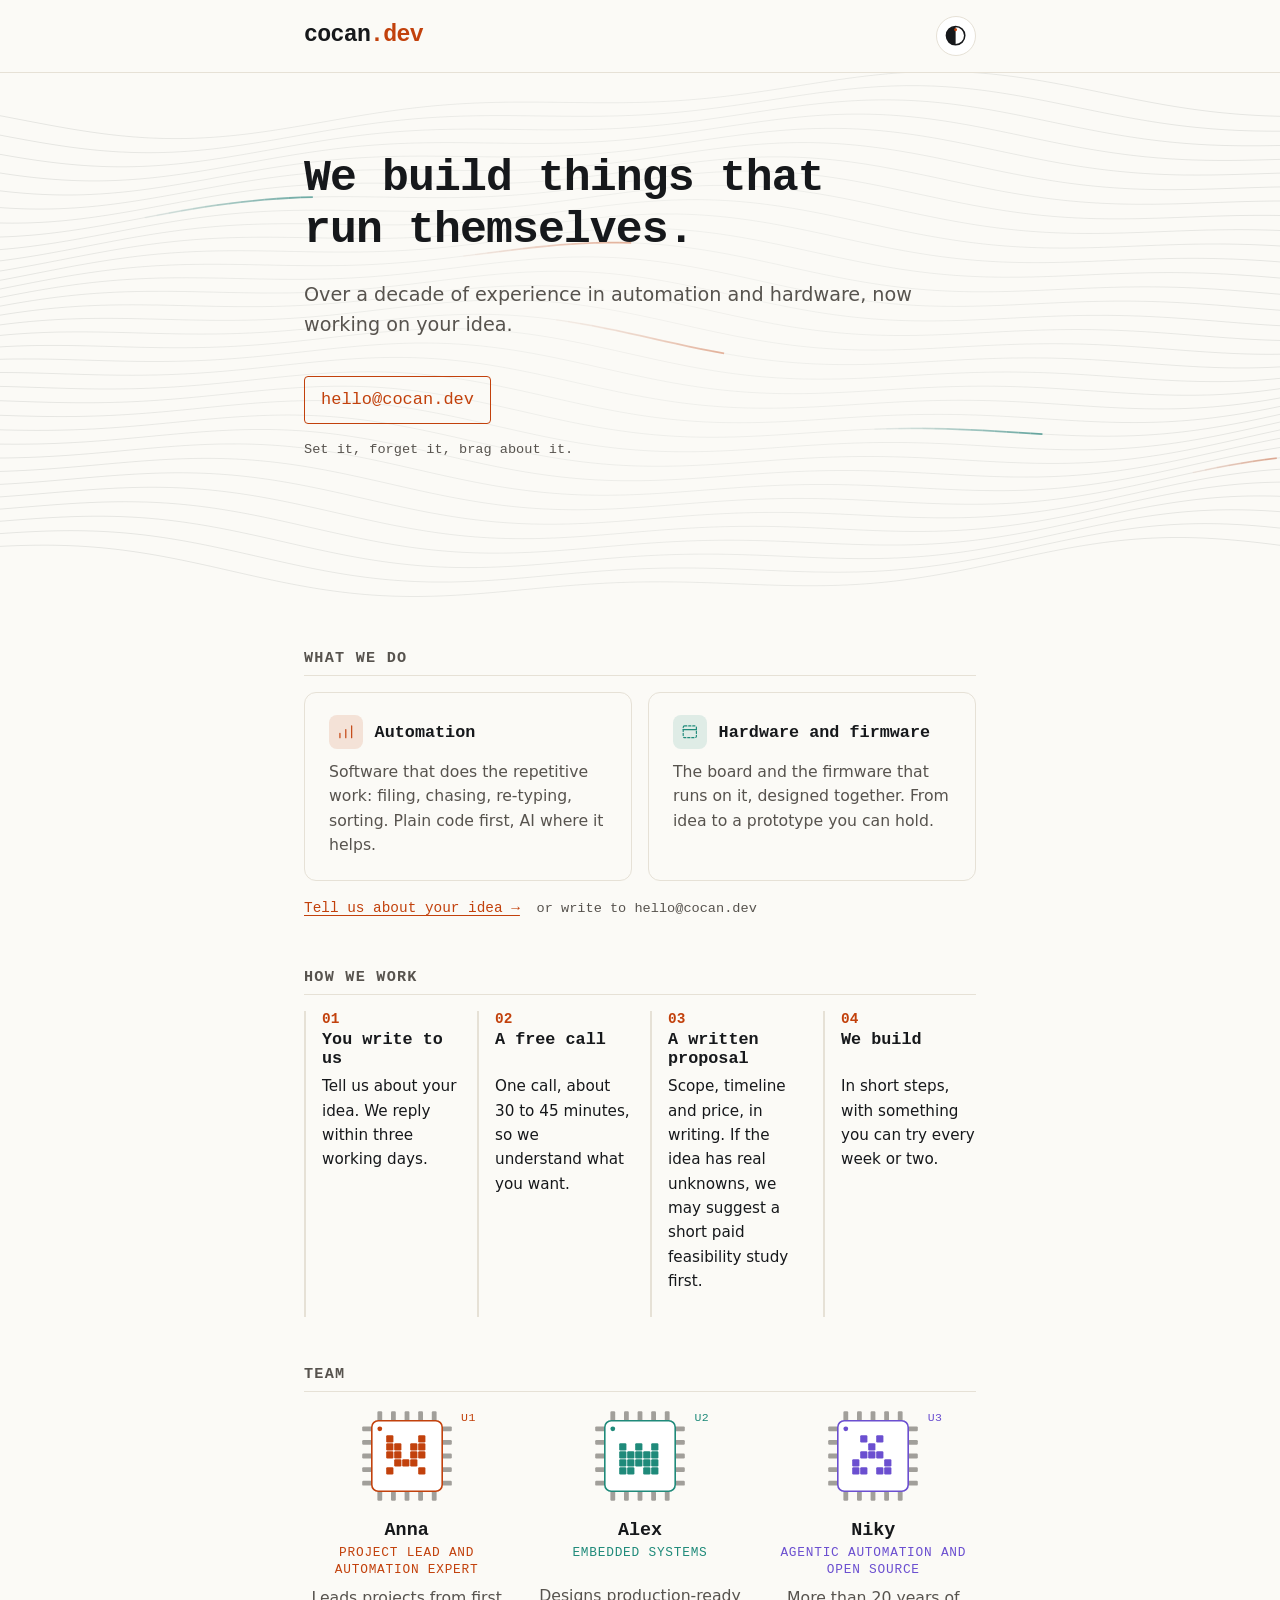
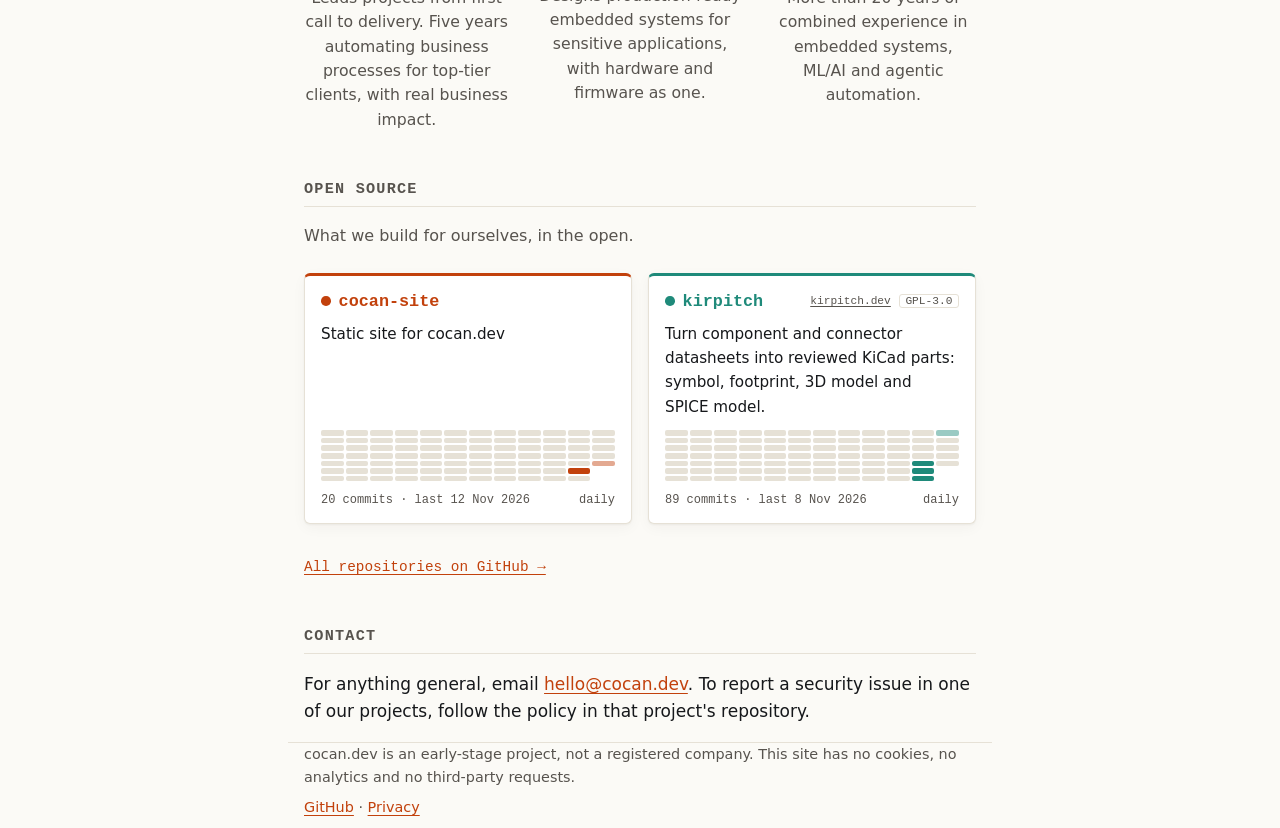
==== index.html @ c234b40a "Simpler hero line and service cards, sleeker design, new team bios and centred chips" ====
<!doctype html>
<html lang="en">
<head>
  <meta charset="utf-8">
  <meta name="viewport" content="width=device-width, initial-scale=1">
  <title>cocan.dev: we build things that run themselves</title>
  <meta name="description" content="A small team that automates the boring parts of your work, in software or in hardware.">
  <meta name="color-scheme" content="light dark">
  <link rel="icon" href="favicon.svg" type="image/svg+xml">
  <link rel="stylesheet" href="style.css">
</head>
<body>
  <header class="top">
    <div class="wrap topbar">
      <a class="logo" href="/">cocan<span>.dev</span></a>
      <button class="theme" type="button" aria-label="Switch between light and dark theme" title="Light / dark">
        <svg viewBox="0 0 24 24" aria-hidden="true"><circle class="rim" cx="12" cy="12" r="9.5"/><path class="half" d="M12 2.5a9.5 9.5 0 0 0 0 19z"/><circle class="pin" cx="12" cy="6" r="1.5"/></svg>
      </button></div>
  </header>
  <script>
    (function () {
      var r = document.documentElement, k = "theme";
      try { var s = localStorage.getItem(k); if (s) r.dataset.theme = s; } catch (e) {}
      document.addEventListener("click", function (e) {
        var b = e.target.closest(".theme"); if (!b) return;
        var dark = r.dataset.theme ? r.dataset.theme === "dark" : matchMedia("(prefers-color-scheme: dark)").matches;
        var next = dark ? "light" : "dark";
        var apply = function () { r.dataset.theme = next; try { localStorage.setItem(k, next); } catch (e2) {} };
        if (!document.startViewTransition || matchMedia("(prefers-reduced-motion: reduce)").matches) { apply(); return; }
        /* the new theme spreads outward from the button as a wave */
        var rc = b.getBoundingClientRect(), x = rc.left + rc.width / 2, y = rc.top + rc.height / 2;
        var end = Math.hypot(Math.max(x, innerWidth - x), Math.max(y, innerHeight - y));
        var tr = document.startViewTransition(apply);
        tr.ready.then(function () {
          r.animate({ clipPath: ["circle(0px at " + x + "px " + y + "px)", "circle(" + end + "px at " + x + "px " + y + "px)"] },
            { duration: 750, easing: "cubic-bezier(.4,0,.2,1)", pseudoElement: "::view-transition-new(root)" });
          var ring = document.createElement("div"); ring.className = "wave"; ring.style.left = x + "px"; ring.style.top = y + "px";
          document.body.appendChild(ring);
          ring.animate({ transform: ["translate(-50%,-50%) scale(0)", "translate(-50%,-50%) scale(" + (2 * end / 100) + ")"], opacity: [0.9, 0] },
            { duration: 750, easing: "cubic-bezier(.4,0,.2,1)" }).onfinish = function () { ring.remove(); };
        });
      });
    })();
  </script>

  <main class="wrap">
    <section class="hero">
      
      <h1>We build things that <span class="nb">run themselves.</span></h1>
      <p class="lead">Over a decade of experience in automation and hardware, now working on your idea.</p>
      <p><a class="button" href="mailto:hello@cocan.dev">hello@cocan.dev</a></p>
      <p class="hint" style="margin:0">Set it, forget it, brag about it.</p>
    </section>

    <section>
      <h2 id="services">What we do</h2>
      <ul class="svcs">
        <li class="svc s0">
          <div class="head">
            <svg viewBox="0 0 24 24" aria-hidden="true"><path d="M4 20V14M12 20V9M20 20V4"/></svg>
            <h3>Automation</h3>
          </div>
          <p>Software that does the repetitive work: filing, chasing, re-typing, sorting. Plain code first, AI where it helps.</p>
        </li>
        <li class="svc s1">
          <div class="head">
            <svg viewBox="0 0 24 24" aria-hidden="true"><rect x="3" y="4" width="18" height="16" rx="2" stroke-dasharray="3 2.5"/><path d="M3 9h18"/></svg>
            <h3>Hardware and firmware</h3>
          </div>
          <p>The board and the firmware that runs on it, designed together. From idea to a prototype you can hold.</p>
        </li>
      </ul>
      <p class="more"><a href="mailto:hello@cocan.dev?subject=New%20project%20idea&amp;body=Hi%20cocan.dev%2C%0A%0AWhat%20do%20you%20want%20to%20build%3F%0A%0A%0ASoftware%2C%20AI%2C%20hardware%2C%20or%20a%20mix%3F%0A%0A%0AWho%20is%20it%20for%3F%0A%0A%0ARough%20timeline%20and%20budget%20%28if%20you%20have%20them%29%3A%0A%0A%0AAnything%20we%20should%20read%20first%20%28links%2C%20sketches%29%3F%0A%0A%0AThanks%2C%0A">Tell us about your idea →</a> <span class="hint">or write to hello@cocan.dev</span></p>
    </section>

    <section>
      <h2>How we work</h2>
      <ol class="steps">
        <li><span class="n">01</span><h3>You write to us</h3><p>Tell us about your idea. We reply within three working days.</p></li>
        <li><span class="n">02</span><h3>A free call</h3><p>One call, about 30 to 45 minutes, so we understand what you want.</p></li>
        <li><span class="n">03</span><h3>A written proposal</h3><p>Scope, timeline and price, in writing. If the idea has real unknowns, we may suggest a short paid feasibility study first.</p></li>
        <li><span class="n">04</span><h3>We build</h3><p>In short steps, with something you can try every week or two.</p></li>
      </ol>
    </section>

    <!-- TODO: add each person's email here once the Tuta family mailboxes exist. -->
    <section>
      <h2 id="team">Team</h2>
      <ul class="team">
        <li class="chip c1">
          <svg viewBox="0 0 120 120" role="img" aria-label="Generated chip-style avatar for Anna">
            <g class="pins"><rect x="23.0" y="4" width="6" height="12" rx="1.5"/><rect x="23.0" y="104" width="6" height="12" rx="1.5"/><rect x="4" y="23.0" width="12" height="6" rx="1.5"/><rect x="104" y="23.0" width="12" height="6" rx="1.5"/><rect x="40.0" y="4" width="6" height="12" rx="1.5"/><rect x="40.0" y="104" width="6" height="12" rx="1.5"/><rect x="4" y="40.0" width="12" height="6" rx="1.5"/><rect x="104" y="40.0" width="12" height="6" rx="1.5"/><rect x="57.0" y="4" width="6" height="12" rx="1.5"/><rect x="57.0" y="104" width="6" height="12" rx="1.5"/><rect x="4" y="57.0" width="12" height="6" rx="1.5"/><rect x="104" y="57.0" width="12" height="6" rx="1.5"/><rect x="74.0" y="4" width="6" height="12" rx="1.5"/><rect x="74.0" y="104" width="6" height="12" rx="1.5"/><rect x="4" y="74.0" width="12" height="6" rx="1.5"/><rect x="104" y="74.0" width="12" height="6" rx="1.5"/><rect x="91.0" y="4" width="6" height="12" rx="1.5"/><rect x="91.0" y="104" width="6" height="12" rx="1.5"/><rect x="4" y="91.0" width="12" height="6" rx="1.5"/><rect x="104" y="91.0" width="12" height="6" rx="1.5"/></g>
            <rect class="body" x="16" y="16" width="88" height="88" rx="8"/>
            <circle class="pin1" cx="26" cy="26" r="3"/>
            <g class="die"><rect x="34" y="34" width="9" height="9" rx="1.5"/><rect x="74" y="34" width="9" height="9" rx="1.5"/><rect x="34" y="44" width="9" height="9" rx="1.5"/><rect x="44" y="44" width="9" height="9" rx="1.5"/><rect x="64" y="44" width="9" height="9" rx="1.5"/><rect x="74" y="44" width="9" height="9" rx="1.5"/><rect x="34" y="54" width="9" height="9" rx="1.5"/><rect x="44" y="54" width="9" height="9" rx="1.5"/><rect x="64" y="54" width="9" height="9" rx="1.5"/><rect x="74" y="54" width="9" height="9" rx="1.5"/><rect x="44" y="64" width="9" height="9" rx="1.5"/><rect x="54" y="64" width="9" height="9" rx="1.5"/><rect x="64" y="64" width="9" height="9" rx="1.5"/><rect x="34" y="74" width="9" height="9" rx="1.5"/><rect x="74" y="74" width="9" height="9" rx="1.5"/></g></svg>
          <h3>Anna</h3>
          <p class="role">Project lead and automation expert</p>
          <p class="bio">Leads projects from first call to delivery. Five years automating business processes for top-tier clients, with real business impact.</p>
        </li>
        <li class="chip c2">
          <svg viewBox="0 0 120 120" role="img" aria-label="Generated chip-style avatar for Alex">
            <g class="pins"><rect x="23.0" y="4" width="6" height="12" rx="1.5"/><rect x="23.0" y="104" width="6" height="12" rx="1.5"/><rect x="4" y="23.0" width="12" height="6" rx="1.5"/><rect x="104" y="23.0" width="12" height="6" rx="1.5"/><rect x="40.0" y="4" width="6" height="12" rx="1.5"/><rect x="40.0" y="104" width="6" height="12" rx="1.5"/><rect x="4" y="40.0" width="12" height="6" rx="1.5"/><rect x="104" y="40.0" width="12" height="6" rx="1.5"/><rect x="57.0" y="4" width="6" height="12" rx="1.5"/><rect x="57.0" y="104" width="6" height="12" rx="1.5"/><rect x="4" y="57.0" width="12" height="6" rx="1.5"/><rect x="104" y="57.0" width="12" height="6" rx="1.5"/><rect x="74.0" y="4" width="6" height="12" rx="1.5"/><rect x="74.0" y="104" width="6" height="12" rx="1.5"/><rect x="4" y="74.0" width="12" height="6" rx="1.5"/><rect x="104" y="74.0" width="12" height="6" rx="1.5"/><rect x="91.0" y="4" width="6" height="12" rx="1.5"/><rect x="91.0" y="104" width="6" height="12" rx="1.5"/><rect x="4" y="91.0" width="12" height="6" rx="1.5"/><rect x="104" y="91.0" width="12" height="6" rx="1.5"/></g>
            <rect class="body" x="16" y="16" width="88" height="88" rx="8"/>
            <circle class="pin1" cx="26" cy="26" r="3"/>
            <g class="die"><rect x="34" y="44" width="9" height="9" rx="1.5"/><rect x="54" y="44" width="9" height="9" rx="1.5"/><rect x="74" y="44" width="9" height="9" rx="1.5"/><rect x="34" y="54" width="9" height="9" rx="1.5"/><rect x="44" y="54" width="9" height="9" rx="1.5"/><rect x="54" y="54" width="9" height="9" rx="1.5"/><rect x="64" y="54" width="9" height="9" rx="1.5"/><rect x="74" y="54" width="9" height="9" rx="1.5"/><rect x="34" y="64" width="9" height="9" rx="1.5"/><rect x="44" y="64" width="9" height="9" rx="1.5"/><rect x="54" y="64" width="9" height="9" rx="1.5"/><rect x="64" y="64" width="9" height="9" rx="1.5"/><rect x="74" y="64" width="9" height="9" rx="1.5"/><rect x="34" y="74" width="9" height="9" rx="1.5"/><rect x="44" y="74" width="9" height="9" rx="1.5"/><rect x="64" y="74" width="9" height="9" rx="1.5"/><rect x="74" y="74" width="9" height="9" rx="1.5"/></g></svg>
          <h3>Alex</h3>
          <p class="role">Embedded systems</p>
          <p class="bio">Designs production-ready embedded systems for sensitive applications, with hardware and firmware as one.</p>
        </li>
        <li class="chip c3">
          <svg viewBox="0 0 120 120" role="img" aria-label="Generated chip-style avatar for Niky">
            <g class="pins"><rect x="23.0" y="4" width="6" height="12" rx="1.5"/><rect x="23.0" y="104" width="6" height="12" rx="1.5"/><rect x="4" y="23.0" width="12" height="6" rx="1.5"/><rect x="104" y="23.0" width="12" height="6" rx="1.5"/><rect x="40.0" y="4" width="6" height="12" rx="1.5"/><rect x="40.0" y="104" width="6" height="12" rx="1.5"/><rect x="4" y="40.0" width="12" height="6" rx="1.5"/><rect x="104" y="40.0" width="12" height="6" rx="1.5"/><rect x="57.0" y="4" width="6" height="12" rx="1.5"/><rect x="57.0" y="104" width="6" height="12" rx="1.5"/><rect x="4" y="57.0" width="12" height="6" rx="1.5"/><rect x="104" y="57.0" width="12" height="6" rx="1.5"/><rect x="74.0" y="4" width="6" height="12" rx="1.5"/><rect x="74.0" y="104" width="6" height="12" rx="1.5"/><rect x="4" y="74.0" width="12" height="6" rx="1.5"/><rect x="104" y="74.0" width="12" height="6" rx="1.5"/><rect x="91.0" y="4" width="6" height="12" rx="1.5"/><rect x="91.0" y="104" width="6" height="12" rx="1.5"/><rect x="4" y="91.0" width="12" height="6" rx="1.5"/><rect x="104" y="91.0" width="12" height="6" rx="1.5"/></g>
            <rect class="body" x="16" y="16" width="88" height="88" rx="8"/>
            <circle class="pin1" cx="26" cy="26" r="3"/>
            <g class="die"><rect x="44" y="34" width="9" height="9" rx="1.5"/><rect x="64" y="34" width="9" height="9" rx="1.5"/><rect x="54" y="44" width="9" height="9" rx="1.5"/><rect x="44" y="54" width="9" height="9" rx="1.5"/><rect x="54" y="54" width="9" height="9" rx="1.5"/><rect x="64" y="54" width="9" height="9" rx="1.5"/><rect x="34" y="64" width="9" height="9" rx="1.5"/><rect x="74" y="64" width="9" height="9" rx="1.5"/><rect x="34" y="74" width="9" height="9" rx="1.5"/><rect x="44" y="74" width="9" height="9" rx="1.5"/><rect x="64" y="74" width="9" height="9" rx="1.5"/><rect x="74" y="74" width="9" height="9" rx="1.5"/></g></svg>
          <h3>Niky</h3>
          <p class="role">Agentic automation and open source</p>
          <p class="bio">More than 20 years of combined experience in embedded systems, ML/AI and agentic automation.</p>
        </li>
      </ul>
    </section>

    <section>
      <h2 id="open-source">Open source</h2>
      <p class="lead" style="font-size:1rem">What we build for ourselves, in the open.</p>
      <!-- activity:start -->
      <ul class="projects">
        <li class="proj p0 live">
          <div class="head"><span class="led" aria-hidden="true"></span><h3><a href="https://github.com/cocan-dev/cocan-site">cocan-site</a></h3></div>
          <p class="desc">Static site for cocan.dev</p>
          <div class="graph" role="img" aria-label="20 commits, daily activity, last 12 weeks"><div class="matrix"><i class="cell" style="--i:0" title="23 Aug 2026: 0 commits"></i><i class="cell" style="--i:0" title="24 Aug 2026: 0 commits"></i><i class="cell" style="--i:0" title="25 Aug 2026: 0 commits"></i><i class="cell" style="--i:0" title="26 Aug 2026: 0 commits"></i><i class="cell" style="--i:0" title="27 Aug 2026: 0 commits"></i><i class="cell" style="--i:0" title="28 Aug 2026: 0 commits"></i><i class="cell" style="--i:0" title="29 Aug 2026: 0 commits"></i><i class="cell" style="--i:1" title="30 Aug 2026: 0 commits"></i><i class="cell" style="--i:1" title="31 Aug 2026: 0 commits"></i><i class="cell" style="--i:1" title="1 Sep 2026: 0 commits"></i><i class="cell" style="--i:1" title="2 Sep 2026: 0 commits"></i><i class="cell" style="--i:1" title="3 Sep 2026: 0 commits"></i><i class="cell" style="--i:1" title="4 Sep 2026: 0 commits"></i><i class="cell" style="--i:1" title="5 Sep 2026: 0 commits"></i><i class="cell" style="--i:2" title="6 Sep 2026: 0 commits"></i><i class="cell" style="--i:2" title="7 Sep 2026: 0 commits"></i><i class="cell" style="--i:2" title="8 Sep 2026: 0 commits"></i><i class="cell" style="--i:2" title="9 Sep 2026: 0 commits"></i><i class="cell" style="--i:2" title="10 Sep 2026: 0 commits"></i><i class="cell" style="--i:2" title="11 Sep 2026: 0 commits"></i><i class="cell" style="--i:2" title="12 Sep 2026: 0 commits"></i><i class="cell" style="--i:3" title="13 Sep 2026: 0 commits"></i><i class="cell" style="--i:3" title="14 Sep 2026: 0 commits"></i><i class="cell" style="--i:3" title="15 Sep 2026: 0 commits"></i><i class="cell" style="--i:3" title="16 Sep 2026: 0 commits"></i><i class="cell" style="--i:3" title="17 Sep 2026: 0 commits"></i><i class="cell" style="--i:3" title="18 Sep 2026: 0 commits"></i><i class="cell" style="--i:3" title="19 Sep 2026: 0 commits"></i><i class="cell" style="--i:4" title="20 Sep 2026: 0 commits"></i><i class="cell" style="--i:4" title="21 Sep 2026: 0 commits"></i><i class="cell" style="--i:4" title="22 Sep 2026: 0 commits"></i><i class="cell" style="--i:4" title="23 Sep 2026: 0 commits"></i><i class="cell" style="--i:4" title="24 Sep 2026: 0 commits"></i><i class="cell" style="--i:4" title="25 Sep 2026: 0 commits"></i><i class="cell" style="--i:4" title="26 Sep 2026: 0 commits"></i><i class="cell" style="--i:5" title="27 Sep 2026: 0 commits"></i><i class="cell" style="--i:5" title="28 Sep 2026: 0 commits"></i><i class="cell" style="--i:5" title="29 Sep 2026: 0 commits"></i><i class="cell" style="--i:5" title="30 Sep 2026: 0 commits"></i><i class="cell" style="--i:5" title="1 Oct 2026: 0 commits"></i><i class="cell" style="--i:5" title="2 Oct 2026: 0 commits"></i><i class="cell" style="--i:5" title="3 Oct 2026: 0 commits"></i><i class="cell" style="--i:6" title="4 Oct 2026: 0 commits"></i><i class="cell" style="--i:6" title="5 Oct 2026: 0 commits"></i><i class="cell" style="--i:6" title="6 Oct 2026: 0 commits"></i><i class="cell" style="--i:6" title="7 Oct 2026: 0 commits"></i><i class="cell" style="--i:6" title="8 Oct 2026: 0 commits"></i><i class="cell" style="--i:6" title="9 Oct 2026: 0 commits"></i><i class="cell" style="--i:6" title="10 Oct 2026: 0 commits"></i><i class="cell" style="--i:7" title="11 Oct 2026: 0 commits"></i><i class="cell" style="--i:7" title="12 Oct 2026: 0 commits"></i><i class="cell" style="--i:7" title="13 Oct 2026: 0 commits"></i><i class="cell" style="--i:7" title="14 Oct 2026: 0 commits"></i><i class="cell" style="--i:7" title="15 Oct 2026: 0 commits"></i><i class="cell" style="--i:7" title="16 Oct 2026: 0 commits"></i><i class="cell" style="--i:7" title="17 Oct 2026: 0 commits"></i><i class="cell" style="--i:8" title="18 Oct 2026: 0 commits"></i><i class="cell" style="--i:8" title="19 Oct 2026: 0 commits"></i><i class="cell" style="--i:8" title="20 Oct 2026: 0 commits"></i><i class="cell" style="--i:8" title="21 Oct 2026: 0 commits"></i><i class="cell" style="--i:8" title="22 Oct 2026: 0 commits"></i><i class="cell" style="--i:8" title="23 Oct 2026: 0 commits"></i><i class="cell" style="--i:8" title="24 Oct 2026: 0 commits"></i><i class="cell" style="--i:9" title="25 Oct 2026: 0 commits"></i><i class="cell" style="--i:9" title="26 Oct 2026: 0 commits"></i><i class="cell" style="--i:9" title="27 Oct 2026: 0 commits"></i><i class="cell" style="--i:9" title="28 Oct 2026: 0 commits"></i><i class="cell" style="--i:9" title="29 Oct 2026: 0 commits"></i><i class="cell" style="--i:9" title="30 Oct 2026: 0 commits"></i><i class="cell" style="--i:9" title="31 Oct 2026: 0 commits"></i><i class="cell" style="--i:10" title="1 Nov 2026: 0 commits"></i><i class="cell" style="--i:10" title="2 Nov 2026: 0 commits"></i><i class="cell" style="--i:10" title="3 Nov 2026: 0 commits"></i><i class="cell" style="--i:10" title="4 Nov 2026: 0 commits"></i><i class="cell" style="--i:10" title="5 Nov 2026: 0 commits"></i><i class="cell on l4" style="--i:10" title="6 Nov 2026: 19 commits"></i><i class="cell" style="--i:10" title="7 Nov 2026: 0 commits"></i><i class="cell" style="--i:11" title="8 Nov 2026: 0 commits"></i><i class="cell" style="--i:11" title="9 Nov 2026: 0 commits"></i><i class="cell" style="--i:11" title="10 Nov 2026: 0 commits"></i><i class="cell" style="--i:11" title="11 Nov 2026: 0 commits"></i><i class="cell on l1" style="--i:11" title="12 Nov 2026: 1 commit"></i><i class="cell future"></i><i class="cell future"></i></div></div>
          <p class="meta"><span>20 commits · last 12 Nov 2026</span><span>daily</span></p>
        </li>
        <li class="proj p1 live">
          <div class="head"><span class="led" aria-hidden="true"></span><h3><a href="https://github.com/cocan-dev/kirpitch">kirpitch</a></h3><a class="site" href="https://kirpitch.dev">kirpitch.dev</a><span class="badge">GPL-3.0</span></div>
          <p class="desc">Turn component and connector datasheets into reviewed KiCad parts: symbol, footprint, 3D model and SPICE model.</p>
          <div class="graph" role="img" aria-label="89 commits, daily activity, last 12 weeks"><div class="matrix"><i class="cell" style="--i:0" title="23 Aug 2026: 0 commits"></i><i class="cell" style="--i:0" title="24 Aug 2026: 0 commits"></i><i class="cell" style="--i:0" title="25 Aug 2026: 0 commits"></i><i class="cell" style="--i:0" title="26 Aug 2026: 0 commits"></i><i class="cell" style="--i:0" title="27 Aug 2026: 0 commits"></i><i class="cell" style="--i:0" title="28 Aug 2026: 0 commits"></i><i class="cell" style="--i:0" title="29 Aug 2026: 0 commits"></i><i class="cell" style="--i:1" title="30 Aug 2026: 0 commits"></i><i class="cell" style="--i:1" title="31 Aug 2026: 0 commits"></i><i class="cell" style="--i:1" title="1 Sep 2026: 0 commits"></i><i class="cell" style="--i:1" title="2 Sep 2026: 0 commits"></i><i class="cell" style="--i:1" title="3 Sep 2026: 0 commits"></i><i class="cell" style="--i:1" title="4 Sep 2026: 0 commits"></i><i class="cell" style="--i:1" title="5 Sep 2026: 0 commits"></i><i class="cell" style="--i:2" title="6 Sep 2026: 0 commits"></i><i class="cell" style="--i:2" title="7 Sep 2026: 0 commits"></i><i class="cell" style="--i:2" title="8 Sep 2026: 0 commits"></i><i class="cell" style="--i:2" title="9 Sep 2026: 0 commits"></i><i class="cell" style="--i:2" title="10 Sep 2026: 0 commits"></i><i class="cell" style="--i:2" title="11 Sep 2026: 0 commits"></i><i class="cell" style="--i:2" title="12 Sep 2026: 0 commits"></i><i class="cell" style="--i:3" title="13 Sep 2026: 0 commits"></i><i class="cell" style="--i:3" title="14 Sep 2026: 0 commits"></i><i class="cell" style="--i:3" title="15 Sep 2026: 0 commits"></i><i class="cell" style="--i:3" title="16 Sep 2026: 0 commits"></i><i class="cell" style="--i:3" title="17 Sep 2026: 0 commits"></i><i class="cell" style="--i:3" title="18 Sep 2026: 0 commits"></i><i class="cell" style="--i:3" title="19 Sep 2026: 0 commits"></i><i class="cell" style="--i:4" title="20 Sep 2026: 0 commits"></i><i class="cell" style="--i:4" title="21 Sep 2026: 0 commits"></i><i class="cell" style="--i:4" title="22 Sep 2026: 0 commits"></i><i class="cell" style="--i:4" title="23 Sep 2026: 0 commits"></i><i class="cell" style="--i:4" title="24 Sep 2026: 0 commits"></i><i class="cell" style="--i:4" title="25 Sep 2026: 0 commits"></i><i class="cell" style="--i:4" title="26 Sep 2026: 0 commits"></i><i class="cell" style="--i:5" title="27 Sep 2026: 0 commits"></i><i class="cell" style="--i:5" title="28 Sep 2026: 0 commits"></i><i class="cell" style="--i:5" title="29 Sep 2026: 0 commits"></i><i class="cell" style="--i:5" title="30 Sep 2026: 0 commits"></i><i class="cell" style="--i:5" title="1 Oct 2026: 0 commits"></i><i class="cell" style="--i:5" title="2 Oct 2026: 0 commits"></i><i class="cell" style="--i:5" title="3 Oct 2026: 0 commits"></i><i class="cell" style="--i:6" title="4 Oct 2026: 0 commits"></i><i class="cell" style="--i:6" title="5 Oct 2026: 0 commits"></i><i class="cell" style="--i:6" title="6 Oct 2026: 0 commits"></i><i class="cell" style="--i:6" title="7 Oct 2026: 0 commits"></i><i class="cell" style="--i:6" title="8 Oct 2026: 0 commits"></i><i class="cell" style="--i:6" title="9 Oct 2026: 0 commits"></i><i class="cell" style="--i:6" title="10 Oct 2026: 0 commits"></i><i class="cell" style="--i:7" title="11 Oct 2026: 0 commits"></i><i class="cell" style="--i:7" title="12 Oct 2026: 0 commits"></i><i class="cell" style="--i:7" title="13 Oct 2026: 0 commits"></i><i class="cell" style="--i:7" title="14 Oct 2026: 0 commits"></i><i class="cell" style="--i:7" title="15 Oct 2026: 0 commits"></i><i class="cell" style="--i:7" title="16 Oct 2026: 0 commits"></i><i class="cell" style="--i:7" title="17 Oct 2026: 0 commits"></i><i class="cell" style="--i:8" title="18 Oct 2026: 0 commits"></i><i class="cell" style="--i:8" title="19 Oct 2026: 0 commits"></i><i class="cell" style="--i:8" title="20 Oct 2026: 0 commits"></i><i class="cell" style="--i:8" title="21 Oct 2026: 0 commits"></i><i class="cell" style="--i:8" title="22 Oct 2026: 0 commits"></i><i class="cell" style="--i:8" title="23 Oct 2026: 0 commits"></i><i class="cell" style="--i:8" title="24 Oct 2026: 0 commits"></i><i class="cell" style="--i:9" title="25 Oct 2026: 0 commits"></i><i class="cell" style="--i:9" title="26 Oct 2026: 0 commits"></i><i class="cell" style="--i:9" title="27 Oct 2026: 0 commits"></i><i class="cell" style="--i:9" title="28 Oct 2026: 0 commits"></i><i class="cell" style="--i:9" title="29 Oct 2026: 0 commits"></i><i class="cell" style="--i:9" title="30 Oct 2026: 0 commits"></i><i class="cell" style="--i:9" title="31 Oct 2026: 0 commits"></i><i class="cell" style="--i:10" title="1 Nov 2026: 0 commits"></i><i class="cell" style="--i:10" title="2 Nov 2026: 0 commits"></i><i class="cell" style="--i:10" title="3 Nov 2026: 0 commits"></i><i class="cell" style="--i:10" title="4 Nov 2026: 0 commits"></i><i class="cell on l4" style="--i:10" title="5 Nov 2026: 9 commits"></i><i class="cell on l4" style="--i:10" title="6 Nov 2026: 61 commits"></i><i class="cell on l4" style="--i:10" title="7 Nov 2026: 18 commits"></i><i class="cell on l1" style="--i:11" title="8 Nov 2026: 1 commit"></i><i class="cell" style="--i:11" title="9 Nov 2026: 0 commits"></i><i class="cell" style="--i:11" title="10 Nov 2026: 0 commits"></i><i class="cell" style="--i:11" title="11 Nov 2026: 0 commits"></i><i class="cell" style="--i:11" title="12 Nov 2026: 0 commits"></i><i class="cell future"></i><i class="cell future"></i></div></div>
          <p class="meta"><span>89 commits · last 8 Nov 2026</span><span>daily</span></p>
        </li>
      </ul>
      <p class="more"><a href="https://github.com/orgs/cocan-dev/repositories">All repositories on GitHub →</a></p>
      <!-- activity:end -->
    </section>

    <section>
      <h2>Contact</h2>
      <p>For anything general, email <a href="mailto:hello@cocan.dev">hello@cocan.dev</a>. To report a security issue in one of our projects, follow the policy in that project's repository.</p>
    </section>
  </main>

  <footer class="wrap">
    <p>cocan.dev is an early-stage project, not a registered company. This site has no cookies, no analytics and no third-party requests.</p>
    <p><a href="https://github.com/cocan-dev">GitHub</a> &middot; <a href="/privacy.html">Privacy</a></p>
  </footer>
<script>
/* hourly activity bars: show the tooltip in the visitor's own time zone (the UTC text stays as the fallback) */
(function () {
  document.querySelectorAll('.bar[data-h]').forEach(function (b) {
    var d = new Date(b.getAttribute('data-h')), n = +b.getAttribute('data-n');
    if (isNaN(d)) return;
    b.title = d.toLocaleString(undefined, { day: 'numeric', month: 'short', year: 'numeric', hour: '2-digit', minute: '2-digit' }) + ': ' + n + ' commit' + (n === 1 ? '' : 's');
  });
})();
</script>
<script>
/* hero background: slow signal lines with data pulses; the pointer acts as a gravity well (canvas, decorative) */
(function () {
  var hero = document.querySelector('.hero');
  var cv = document.createElement('canvas'); cv.className = 'bgc'; cv.setAttribute('aria-hidden', 'true');
  hero.insertBefore(cv, hero.firstChild);
  var ctx = cv.getContext('2d'), root = document.documentElement;
  var reduce = matchMedia('(prefers-reduced-motion: reduce)').matches;
  var W = 0, H = 0, dpr = 1, cols, visible = true, t0 = performance.now();
  function hex(s) { s = s.trim(); if (s.length === 4) s = '#' + s[1] + s[1] + s[2] + s[2] + s[3] + s[3]; return [parseInt(s.slice(1, 3), 16), parseInt(s.slice(3, 5), 16), parseInt(s.slice(5, 7), 16)]; }
  function readColors() {
    var cs = getComputedStyle(root), bg = hex(cs.getPropertyValue('--bg')), dark = (bg[0] + bg[1] + bg[2]) < 300;
    cols = { fg: hex(cs.getPropertyValue('--fg')), ac: hex(cs.getPropertyValue('--accent')), alt: dark ? [79, 209, 184] : [15, 118, 110] };
  }
  function rgba(c, a) { return 'rgba(' + c[0] + ',' + c[1] + ',' + c[2] + ',' + a + ')'; }
  var N = 34;
  /* gravity: every point is pulled toward the pointer along the line between them; the pull fades with distance,
     so lines curve concentrically around the pointer like light bending around a mass */
  var mx = -9999, my = -9999, tx = -9999, ty = -9999, pw = 0, want = 0, A = 0.62, R2 = 230 * 230, px = 0, py = 0;
  function pt(j, x, t) {
    var y = H * (0.06 + 0.88 * j / (N - 1)) + 24 * Math.sin(x * 0.0045 + t * 0.18 + j * 0.14) + 10 * Math.sin(x * 0.012 - t * 0.12 + j * 0.31);
    if (pw > 0.002) {
      var dx = mx - x, dy = my - y, f = A * pw * Math.exp(-(dx * dx + dy * dy) / R2);
      x += dx * f; y += dy * f;
    }
    px = x; py = y;
  }
  if (!reduce) {
    document.addEventListener('pointermove', function (e) {
      var r = cv.getBoundingClientRect(); tx = e.clientX - r.left; ty = e.clientY - r.top;
      want = (ty > -60 && ty < r.height + 60) ? 1 : 0;
      if (pw < 0.01) { mx = tx; my = ty; }
    }, { passive: true });
    document.documentElement.addEventListener('pointerleave', function () { want = 0; });
  }
  function ease() { mx += (tx - mx) * 0.16; my += (ty - my) * 0.16; pw += (want - pw) * 0.07; }
  function draw(t) {
    ctx.setTransform(dpr, 0, 0, dpr, 0, 0); ctx.clearRect(0, 0, W, H);
    var j, x;
    if (pw > 0.01) {
      var g = ctx.createRadialGradient(mx, my, 0, mx, my, 150);
      g.addColorStop(0, rgba(cols.ac, 0.09 * pw)); g.addColorStop(1, rgba(cols.ac, 0));
      ctx.fillStyle = g; ctx.fillRect(mx - 150, my - 150, 300, 300);
    }
    ctx.lineWidth = 1; ctx.strokeStyle = rgba(cols.fg, 0.085);
    for (j = 0; j < N; j++) {
      ctx.beginPath();
      for (x = 0; x <= W + 6; x += 6) { pt(j, x, t); if (x === 0) ctx.moveTo(px, py); else ctx.lineTo(px, py); }
      ctx.stroke();
    }
    if (reduce) return;
    for (var p = 0; p < 7; p++) {
      j = (p * 5 + 2) % N;
      var head = (((t * (0.05 + (p % 3) * 0.015) + p * 0.19) % 1.4) - 0.2) * W, col = p % 3 === 1 ? cols.alt : cols.ac;
      for (var s = 0; s < 14; s++) {
        var x0 = head - s * 12, x1 = x0 - 12; if (x1 < 0 || x0 > W) continue;
        ctx.strokeStyle = rgba(col, 0.75 * (1 - s / 14)); ctx.lineWidth = 1.8;
        ctx.beginPath(); pt(j, x0, t); ctx.moveTo(px, py); pt(j, x1, t); ctx.lineTo(px, py); ctx.stroke();
      }
    }
  }
  function frame(now) { ease(); if (visible) draw((now - t0) / 1000); if (!reduce) requestAnimationFrame(frame); }
  function resize() { dpr = Math.min(devicePixelRatio || 1, 2); W = cv.clientWidth; H = cv.clientHeight; cv.width = Math.round(W * dpr); cv.height = Math.round(H * dpr); readColors(); draw((performance.now() - t0) / 1000); }
  new ResizeObserver(resize).observe(cv);
  new MutationObserver(function () { readColors(); if (reduce) draw(0); }).observe(root, { attributes: true, attributeFilter: ['data-theme'] });
  matchMedia('(prefers-color-scheme: dark)').addEventListener('change', function () { readColors(); if (reduce) draw(0); });
  new IntersectionObserver(function (e) { visible = e[0].isIntersecting; }).observe(hero);
  resize(); requestAnimationFrame(frame);
})();
</script>
</body>
</html>
---- style.css ----
:root {
  --bg: #fbfaf6;
  --fg: #16181b;
  --muted: #57534e;
  --line: #e6e1d6;
  --accent: #c2410c;
  --card: #ffffff;
  --mono: ui-monospace, "Cascadia Code", "SF Mono", Menlo, Consolas, monospace;
  --sans: system-ui, -apple-system, "Segoe UI", Roboto, sans-serif;
}
@media (prefers-color-scheme: dark) {
  :root {
    --bg: #14161a;
    --fg: #e8e8e3;
    --muted: #9aa0a6;
    --line: #2c3036;
    --accent: #f08a5d;
    --card: #1b1e23;
  }
}
* { box-sizing: border-box; }
body {
  margin: 0;
  background: var(--bg);
  color: var(--fg);
  font: 1.0625rem/1.6 var(--sans);
}
.wrap { max-width: 44rem; margin: 0 auto; padding: 0 1rem; }
header { padding-top: 2rem; }
.logo { font: 700 2rem/1 var(--mono); letter-spacing: -0.03em; color: var(--fg); text-decoration: none; }
.logo span { color: var(--accent); }
a { color: var(--accent); text-underline-offset: 0.2em; }
a:focus-visible { outline: 2px solid var(--accent); outline-offset: 2px; }
.hero { padding: 4rem 0 2rem; position: relative; isolation: isolate; }
h1 { font: 700 clamp(1.9rem, 5vw, 2.8rem)/1.15 var(--mono); margin: 0 0 1rem; letter-spacing: -0.02em; }
h2 { font: 600 0.95rem var(--mono); text-transform: uppercase; letter-spacing: 0.08em; color: var(--muted); margin: 3rem 0 1rem; border-bottom: 1px solid var(--line); padding-bottom: 0.5rem; }
h3 { font: 600 1.05rem var(--mono); margin: 0 0 0.4rem; }
.lead { color: var(--muted); font-size: 1.2rem; margin: 0 0 1.5rem; }
.button { display: inline-block; font-family: var(--mono); padding: 0.6rem 1rem; border: 1px solid var(--accent); border-radius: 4px; text-decoration: none; }
.button:hover { background: var(--accent); color: var(--bg); }
.cards { list-style: none; margin: 0; padding: 0; display: grid; gap: 1rem; grid-template-columns: repeat(auto-fit, minmax(13rem, 1fr)); }
.cards li, .project { background: var(--card); border: 1px solid var(--line); border-radius: 6px; padding: 1rem; }
.cards p, .project p { margin: 0 0 0.5rem; }
.project h3 a { text-decoration: none; }
footer { margin-top: 4rem; padding-bottom: 2rem; color: var(--muted); font-size: 0.9rem; border-top: 1px solid var(--line); padding-top: 1rem; }
footer p { margin: 0 0 0.4rem; }

/* Team: each person is a generated "chip" (a nod to KiCad parts) */
.team { list-style: none; margin: 0; padding: 0; display: grid; gap: 1.5rem; grid-template-columns: repeat(auto-fit, minmax(9rem, 1fr)); }
.chip { text-align: center; --c: var(--accent); }
.chip.c2 { --c: #1f8a7a; }
.chip.c3 { --c: #6b4fd0; }
@media (prefers-color-scheme: dark) {
  .chip.c2 { --c: #4fd1b8; }
  .chip.c3 { --c: #a38bff; }
}
.chip svg { width: 8rem; max-width: 100%; height: auto; overflow: visible; }
.chip .pins rect { fill: var(--muted); opacity: 0.55; transition: transform 0.25s, opacity 0.25s, fill 0.25s; }
.chip .body { fill: var(--card); stroke: var(--c); stroke-width: 2; }
.chip .pin1 { fill: var(--c); }
.chip .die rect { fill: var(--c); transition: opacity 0.4s; }
.chip:hover .pins rect, .chip:focus-within .pins rect { fill: var(--c); opacity: 1; }
.chip:hover .die rect:nth-child(odd) { opacity: 0.35; }
.chip h3 { margin: 0.5rem 0 0; }
.chip h3::before { content: "U"; color: var(--muted); margin-right: 0.3em; }
@media (prefers-reduced-motion: reduce) { .chip * { transition: none !important; } }

/* Open source: project cards, generated by scripts/update_activity.py */
.projects { list-style: none; margin: 0; padding: 0; display: grid; gap: 1rem; grid-template-columns: repeat(auto-fit, minmax(16rem, 1fr)); row-gap: 0; column-gap: 1rem; --p0: var(--accent); --p1: #1f8a7a; --p2: #6b4fd0; }
@media (prefers-color-scheme: dark) { .projects { --p1: #4fd1b8; --p2: #a38bff; } }
.proj { --c: var(--p0); background: var(--card); border: 1px solid var(--line); border-top: 3px solid var(--c); border-radius: 6px; padding: 1rem; margin-bottom: 1rem; display: grid; grid-row: span 4; grid-template-rows: subgrid; row-gap: 0; transition: transform 0.2s, box-shadow 0.2s; }
.proj.p1 { --c: var(--p1); } .proj.p2 { --c: var(--p2); }
.proj:hover, .proj:focus-within { transform: translateY(-3px); box-shadow: 0 6px 18px color-mix(in srgb, var(--c) 25%, transparent); }
.proj > * { margin: 0 0 0.7rem; }
.proj > :last-child { margin-bottom: 0; }
.proj .head { display: flex; align-items: center; gap: 0.5rem; }
.proj h3 { margin: 0; flex: 1; } .proj h3 a { color: var(--c); text-decoration: none; } .proj h3 a:hover { text-decoration: underline; }
.led { width: 0.6rem; height: 0.6rem; border-radius: 50%; background: var(--line); }
.proj.live .led { background: var(--c); animation: pulse 2s ease-in-out infinite; }
@keyframes pulse { 0%, 100% { box-shadow: 0 0 0 0 color-mix(in srgb, var(--c) 60%, transparent); } 50% { box-shadow: 0 0 0 6px transparent; } }
.proj .site { font: 0.7rem var(--mono); color: var(--muted); }
.proj .site:hover { color: var(--c); }
.badge { font: 0.7rem var(--mono); color: var(--muted); border: 1px solid var(--line); border-radius: 3px; padding: 0 0.35rem; }
.proj .desc { font-size: 0.95rem; }
.graph { height: 3.2rem; }
.bars { display: flex; align-items: flex-end; gap: 2px; height: 100%; }
.bar { flex: 1; height: 12%; border-radius: 2px; background: var(--line); transform-origin: bottom; animation: grow 0.6s backwards; animation-delay: calc(var(--i) * 45ms); }
.bar.on { height: var(--h); background: var(--c); }
.bar:hover { filter: brightness(1.3); }
@keyframes grow { from { transform: scaleY(0); } }
.matrix { display: grid; grid-auto-flow: column; grid-template-rows: repeat(7, 1fr); grid-auto-columns: 1fr; gap: 2px; height: 100%; }
.cell { border-radius: 2px; background: var(--line); animation: grow 0.6s backwards; animation-delay: calc(var(--i) * 45ms); }
.cell.on { background: var(--c); } .cell.l1 { opacity: 0.45; } .cell.l2 { opacity: 0.65; } .cell.l3 { opacity: 0.85; } .cell.future { background: transparent; }
.cell:hover { filter: brightness(1.3); }
.proj .meta { display: flex; justify-content: space-between; gap: 0.5rem; font: 0.75rem var(--mono); color: var(--muted); }
.more { margin: 1rem 0 0; font-family: var(--mono); font-size: 0.9rem; }
@media (prefers-reduced-motion: reduce) { .bar, .cell, .led, .proj { animation: none !important; transition: none !important; } }

/* Hero: reactive grid (grid.js moves --mx/--my with the pointer) */
.gridfx { position: absolute; inset: 0 -1rem; z-index: -1; --mx: 30%; --my: 40%; pointer-events: none;
  background-image: linear-gradient(color-mix(in srgb, var(--fg) 14%, transparent) 1px, transparent 1px), linear-gradient(90deg, color-mix(in srgb, var(--fg) 14%, transparent) 1px, transparent 1px);
  background-size: 32px 32px;
  -webkit-mask-image: linear-gradient(to bottom, #000 40%, transparent); mask-image: linear-gradient(to bottom, #000 40%, transparent); }
.gridfx::after { content: ""; position: absolute; inset: 0; opacity: 0; transition: opacity 0.3s;
  background-image: linear-gradient(var(--accent) 1px, transparent 1px), linear-gradient(90deg, var(--accent) 1px, transparent 1px);
  background-size: 32px 32px;
  -webkit-mask-image: radial-gradient(circle 150px at var(--mx) var(--my), #000, transparent);
  mask-image: radial-gradient(circle 150px at var(--mx) var(--my), #000, transparent); }
.gridfx.active::after { opacity: 0.55; }

/* What we do: animated technical icons */
.svcs { list-style: none; margin: 0; padding: 0; display: grid; gap: 1rem; grid-template-columns: repeat(auto-fit, minmax(13rem, 1fr)); --p0: var(--accent); --p1: #1f8a7a; --p2: #6b4fd0; }
@media (prefers-color-scheme: dark) { .svcs { --p1: #4fd1b8; --p2: #a38bff; } }
.svc { --c: var(--p0); background: var(--card); border: 1px solid var(--line); border-top: 3px solid var(--c); border-radius: 6px; padding: 1rem; transition: transform 0.2s, box-shadow 0.2s; }
.svc { margin-bottom: 1rem; display: grid; grid-row: span 2; grid-template-rows: subgrid; row-gap: 0; }
.svcs { row-gap: 0; column-gap: 1rem; }
.svc.s1 { --c: var(--p1); } .svc.s2 { --c: var(--p2); }
.svc:hover { transform: translateY(-3px); box-shadow: 0 6px 18px color-mix(in srgb, var(--c) 25%, transparent); }
.svc .head { display: flex; align-items: flex-start; gap: 0.6rem; margin-bottom: 0.5rem; }
.svc svg { width: 1.4rem; height: 1.4rem; flex: none; margin-top: 0.05rem; fill: none; stroke: var(--c); stroke-width: 1.6; stroke-linecap: round; stroke-linejoin: round; }
.svc h3 { margin: 0; color: var(--fg); }
.svc p { margin: 0; font-size: 0.95rem; }

/* Hero grid, canvas mode (grid.js draws the bending grid) */
.gridfx.canvas { background: none; color: var(--fg); }
.gridfx.canvas::after { display: none; }
.gridfx canvas { position: absolute; inset: 0; width: 100%; height: 100%; }

/* Contact link and How we work */
.hint { color: var(--muted); font: 0.85rem var(--mono); margin-left: 0.5rem; }
.steps { list-style: none; margin: 0; padding: 0; display: grid; gap: 0 1.25rem; grid-template-columns: repeat(4, 1fr); }
@media (max-width: 40rem) { .steps { grid-template-columns: repeat(2, 1fr); } }
@media (max-width: 22rem) { .steps { grid-template-columns: 1fr; } }
.steps li { display: grid; grid-row: span 3; grid-template-rows: subgrid; row-gap: 0; border-left: 2px solid var(--line); padding: 0 0 1.5rem 1rem; transition: border-color 0.2s; }
.steps li:hover { border-left-color: var(--accent); }
.steps .n { font: 700 0.9rem var(--mono); color: var(--accent); margin-bottom: 0.2rem; }
.steps h3 { margin: 0 0 0.4rem; }
.steps p { margin: 0; font-size: 0.95rem; }

/* ---- additions for the mockup ---- */
:root[data-theme="light"] { --bg:#fbfaf6; --fg:#16181b; --muted:#57534e; --line:#e6e1d6; --accent:#c2410c; --card:#ffffff; color-scheme: light; }
:root[data-theme="dark"]  { --bg:#14161a; --fg:#e8e8e3; --muted:#9aa0a6; --line:#2c3036; --accent:#f08a5d; --card:#1b1e23; color-scheme: dark; }
:root[data-theme="light"] .chip.c2 { --c:#1f8a7a; } :root[data-theme="light"] .chip.c3 { --c:#6b4fd0; }
:root[data-theme="dark"] .chip.c2 { --c:#4fd1b8; }  :root[data-theme="dark"] .chip.c3 { --c:#a38bff; }
:root[data-theme="light"] .svcs, :root[data-theme="light"] .projects { --p1:#1f8a7a; --p2:#6b4fd0; }
:root[data-theme="dark"] .svcs, :root[data-theme="dark"] .projects { --p1:#4fd1b8; --p2:#a38bff; }

header.top { position: sticky; top: 0; z-index: 10; padding: 0; background: var(--bg); border-bottom: 1px solid var(--line); }
.topbar { display: flex; align-items: center; gap: 2rem; height: 4.5rem; justify-content: space-between; }
.top .logo { font-size: 1.45rem; }
h2[id] { scroll-margin-top: 6rem; }
.theme { flex: none; width: 2.5rem; height: 2.5rem; padding: 0; border: 1px solid var(--line); border-radius: 50%; background: var(--card); color: var(--fg); cursor: pointer; display: grid; place-items: center; transition: border-color 0.2s; }
.theme:hover { border-color: var(--accent); }
.theme:focus-visible { outline: 2px solid var(--accent); outline-offset: 2px; }
.theme svg { width: 1.45rem; height: 1.45rem; transition: transform 0.6s cubic-bezier(0.5, -0.5, 0.3, 1.5); }
.theme .rim { fill: none; stroke: currentColor; stroke-width: 1.6; }
.theme .half { fill: currentColor; }
.theme .pin { fill: var(--accent); }
:root[data-theme="dark"] .theme svg { transform: rotate(180deg); }
@media (prefers-color-scheme: dark) { :root:not([data-theme]) .theme svg { transform: rotate(180deg); } }
/* theme change: the new theme spreads from the button as a wave */
::view-transition-old(root), ::view-transition-new(root) { animation: none; mix-blend-mode: normal; }
.wave { position: fixed; width: 100px; height: 100px; border: 2px solid var(--accent); border-radius: 50%; pointer-events: none; z-index: 9999; }
@media (prefers-reduced-motion: reduce) { .theme svg { transition: none; } }.svc, .proj { box-shadow: 0 1px 2px rgba(40, 30, 10, 0.05), 0 4px 14px rgba(40, 30, 10, 0.04); }
.hero { padding: 5rem 0 2.5rem; }
h1 { margin-bottom: 1.5rem; }
.hero .lead { margin-bottom: 2.25rem; line-height: 1.55; max-width: 38rem; }
.hero p:has(.button) { margin: 0 0 1.1rem; }
body { overflow-x: clip; }

/* hero background canvas (candidate styles, behind the text) */
.hero { min-height: 33rem; }
.bgc { position: absolute; top: 0; bottom: 0; left: 50%; width: 100vw; height: 100%; transform: translateX(-50%); z-index: -1; pointer-events: none;
  -webkit-mask-image: radial-gradient(ellipse 50% 72% at 50% 45%, rgba(0,0,0,0.4), #000 100%); mask-image: radial-gradient(ellipse 50% 72% at 50% 45%, rgba(0,0,0,0.4), #000 100%); }
.team { grid-template-columns: repeat(auto-fit, minmax(12.5rem, 1fr)); align-items: start; gap: 2rem 1.5rem; }
.chip { text-align: left; }
.chip svg { width: 6rem; }
.chip .role { margin: 0 0 0.5rem; font: 0.8rem var(--mono); color: var(--c); text-transform: uppercase; letter-spacing: 0.06em; }
.chip .bio { margin: 0; font-size: 0.95rem; }

.nb { white-space: nowrap; }
.prose { padding-top: 3rem; } .prose h1 { margin-bottom: 1rem; } .prose h2 { margin-top: 2.2rem; } .prose li { margin: 0 0 0.5rem; } .prose code { font-family: var(--mono); font-size: 0.9em; }
/* sleeker services and team (12 Nov 2026) */
.svcs { gap: 1rem; grid-template-columns: repeat(auto-fit, minmax(15rem, 1fr)); }
.svc { display: block; grid-row: auto; grid-template-rows: none; margin: 0; padding: 1.4rem 1.5rem; background: transparent; border: 1px solid var(--line); border-top: 1px solid var(--line); border-radius: 12px; box-shadow: none; transition: border-color 0.2s, background 0.2s; }
.svc:hover { transform: none; box-shadow: none; border-color: color-mix(in srgb, var(--c) 55%, var(--line)); background: color-mix(in srgb, var(--c) 5%, transparent); }
.svc .head { align-items: center; gap: 0.75rem; margin-bottom: 0.7rem; }
.svc svg { width: 2.1rem; height: 2.1rem; padding: 0.5rem; margin: 0; border-radius: 8px; background: color-mix(in srgb, var(--c) 13%, transparent); }
.svc h3 { font-size: 1.05rem; }
.svc p { color: var(--muted); font-size: 0.98rem; line-height: 1.55; }
.team { grid-template-columns: repeat(auto-fit, minmax(11.5rem, 1fr)); align-items: stretch; gap: 2.2rem 1.75rem; counter-reset: u; }
.chip { display: flex; flex-direction: column; counter-increment: u; }
.chip svg { width: 5.5rem; margin-bottom: 0.9rem; }
.chip h3 { margin: 0 0 0.15rem; font-size: 1.15rem; }
.chip h3::before { content: "U" counter(u); font-size: 0.7em; margin-right: 0.5em; vertical-align: 0.1em; }
.chip .role { margin: 0 0 0.6rem; white-space: nowrap; }
.chip .bio { color: var(--muted); font-size: 0.98rem; line-height: 1.55; }
/* team: centred chips, designator on the chip */
.chip { position: relative; align-items: center; text-align: center; }
.chip svg { width: 6rem; margin-bottom: 1rem; }
.chip h3::before { content: none; }
.chip::before { content: "U" counter(u); position: absolute; top: 0.2rem; left: calc(50% + 3.4rem); font: 0.72rem var(--mono); color: var(--c); letter-spacing: 0.04em; }
.chip .bio { max-width: 17rem; }
/* team: identical rows for role and bio */
.chip .role { min-height: 2.5em; display: flex; align-items: flex-start; justify-content: center; text-align: center; white-space: normal; max-width: 15rem; line-height: 1.35; margin-bottom: 0.5rem; }
.chip .bio { width: 100%; max-width: 17rem; }
.chip .bio { min-height: calc(5 * 1.55em); }
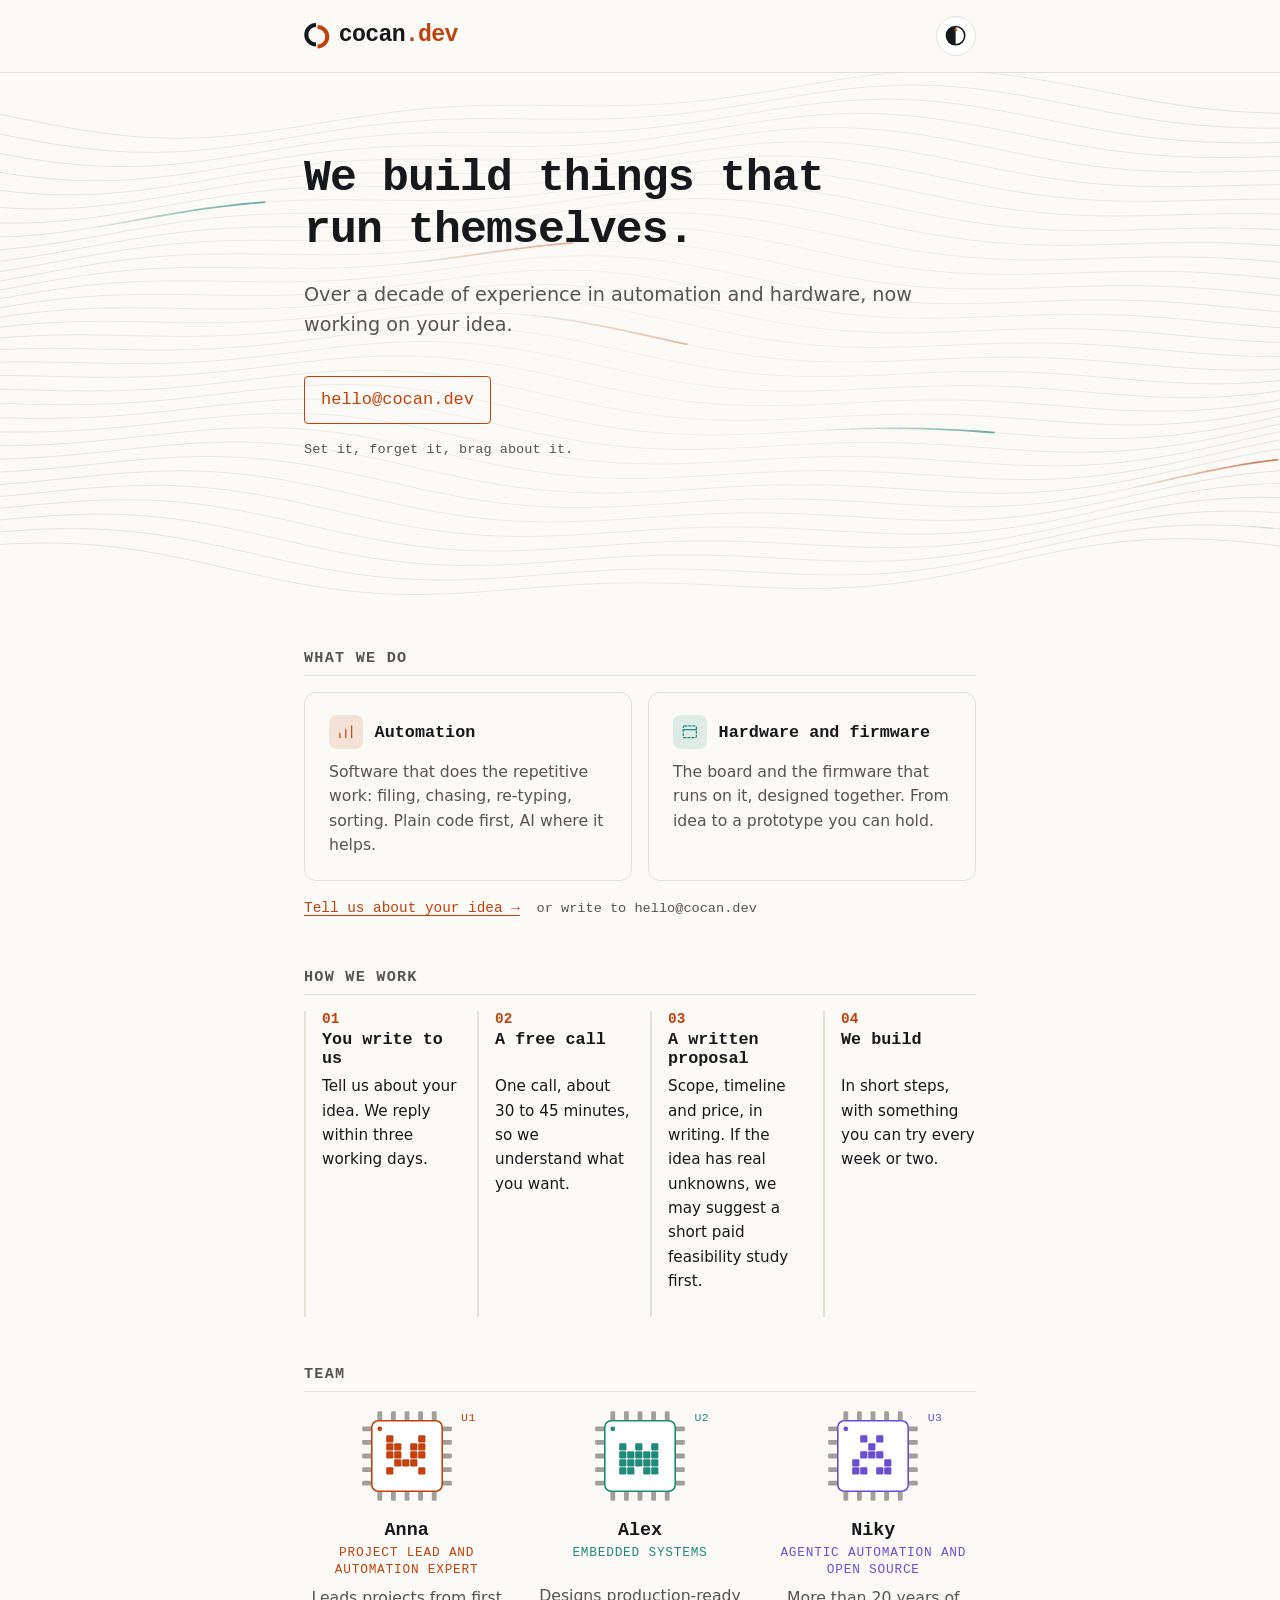
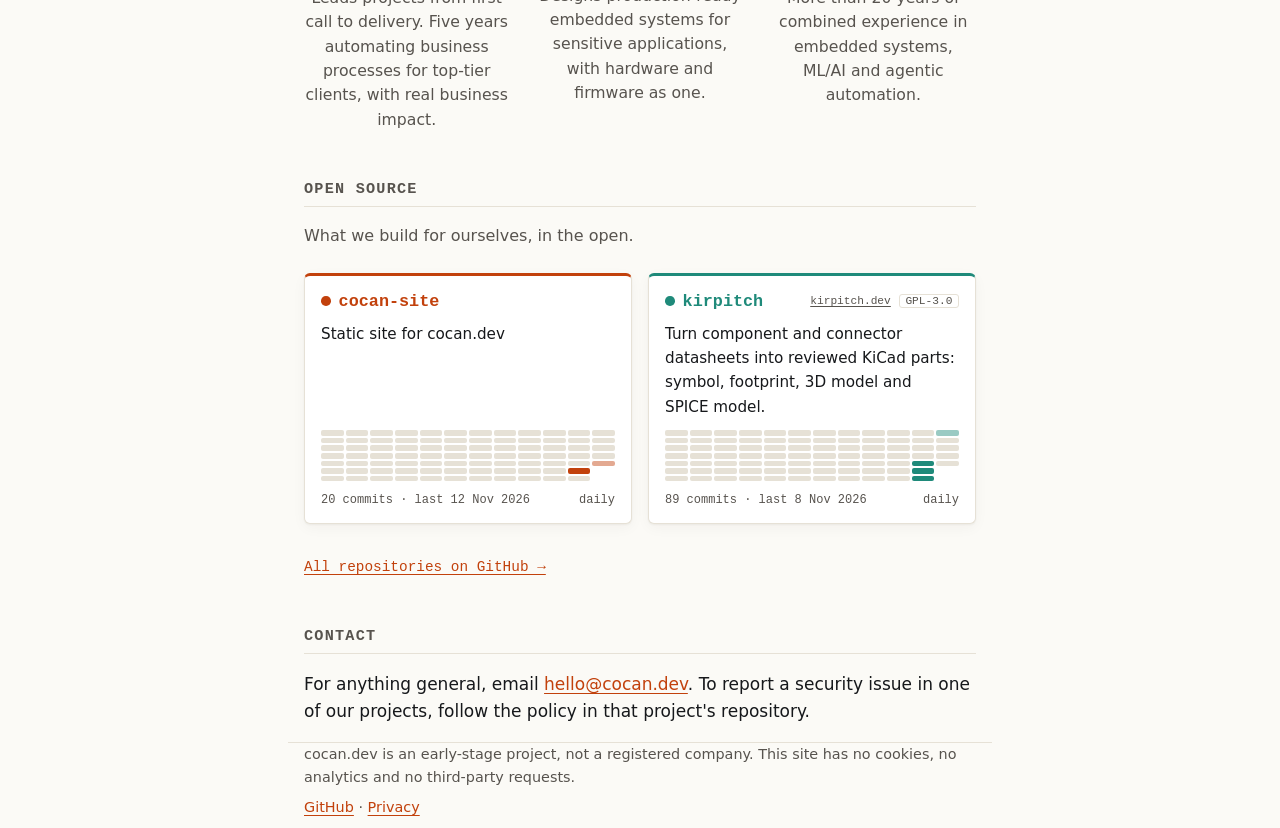
==== commit da48593d: "Add the two-halves mark to the header lockup" ====
--- a/index.html
+++ b/index.html
@@ -12,7 +12,7 @@
 <body>
   <header class="top">
     <div class="wrap topbar">
-      <a class="logo" href="/">cocan<span>.dev</span></a>
+      <a class="logo" href="/"><svg class="mark" viewBox="0 0 100 100" aria-hidden="true"><path d="M47 8A38 38 0 0 0 47 84"/><path class="b" d="M53 16A38 38 0 0 1 53 92"/></svg>cocan<span>.dev</span></a>
       <button class="theme" type="button" aria-label="Switch between light and dark theme" title="Light / dark">
         <svg viewBox="0 0 24 24" aria-hidden="true"><circle class="rim" cx="12" cy="12" r="9.5"/><path class="half" d="M12 2.5a9.5 9.5 0 0 0 0 19z"/><circle class="pin" cx="12" cy="6" r="1.5"/></svg>
       </button></div>
--- a/style.css
+++ b/style.css
@@ -28,7 +28,10 @@
 .wrap { max-width: 44rem; margin: 0 auto; padding: 0 1rem; }
 header { padding-top: 2rem; }
 .logo { font: 700 2rem/1 var(--mono); letter-spacing: -0.03em; color: var(--fg); text-decoration: none; }
+.logo { display: inline-flex; align-items: center; }
 .logo span { color: var(--accent); }
+.logo .mark { margin-right: 0.4em; width: 1.1em; height: 1.1em; flex: none; fill: none; stroke: var(--fg); stroke-width: 16; }
+.logo .mark .b { stroke: var(--accent); }
 a { color: var(--accent); text-underline-offset: 0.2em; }
 a:focus-visible { outline: 2px solid var(--accent); outline-offset: 2px; }
 .hero { padding: 4rem 0 2rem; position: relative; isolation: isolate; }
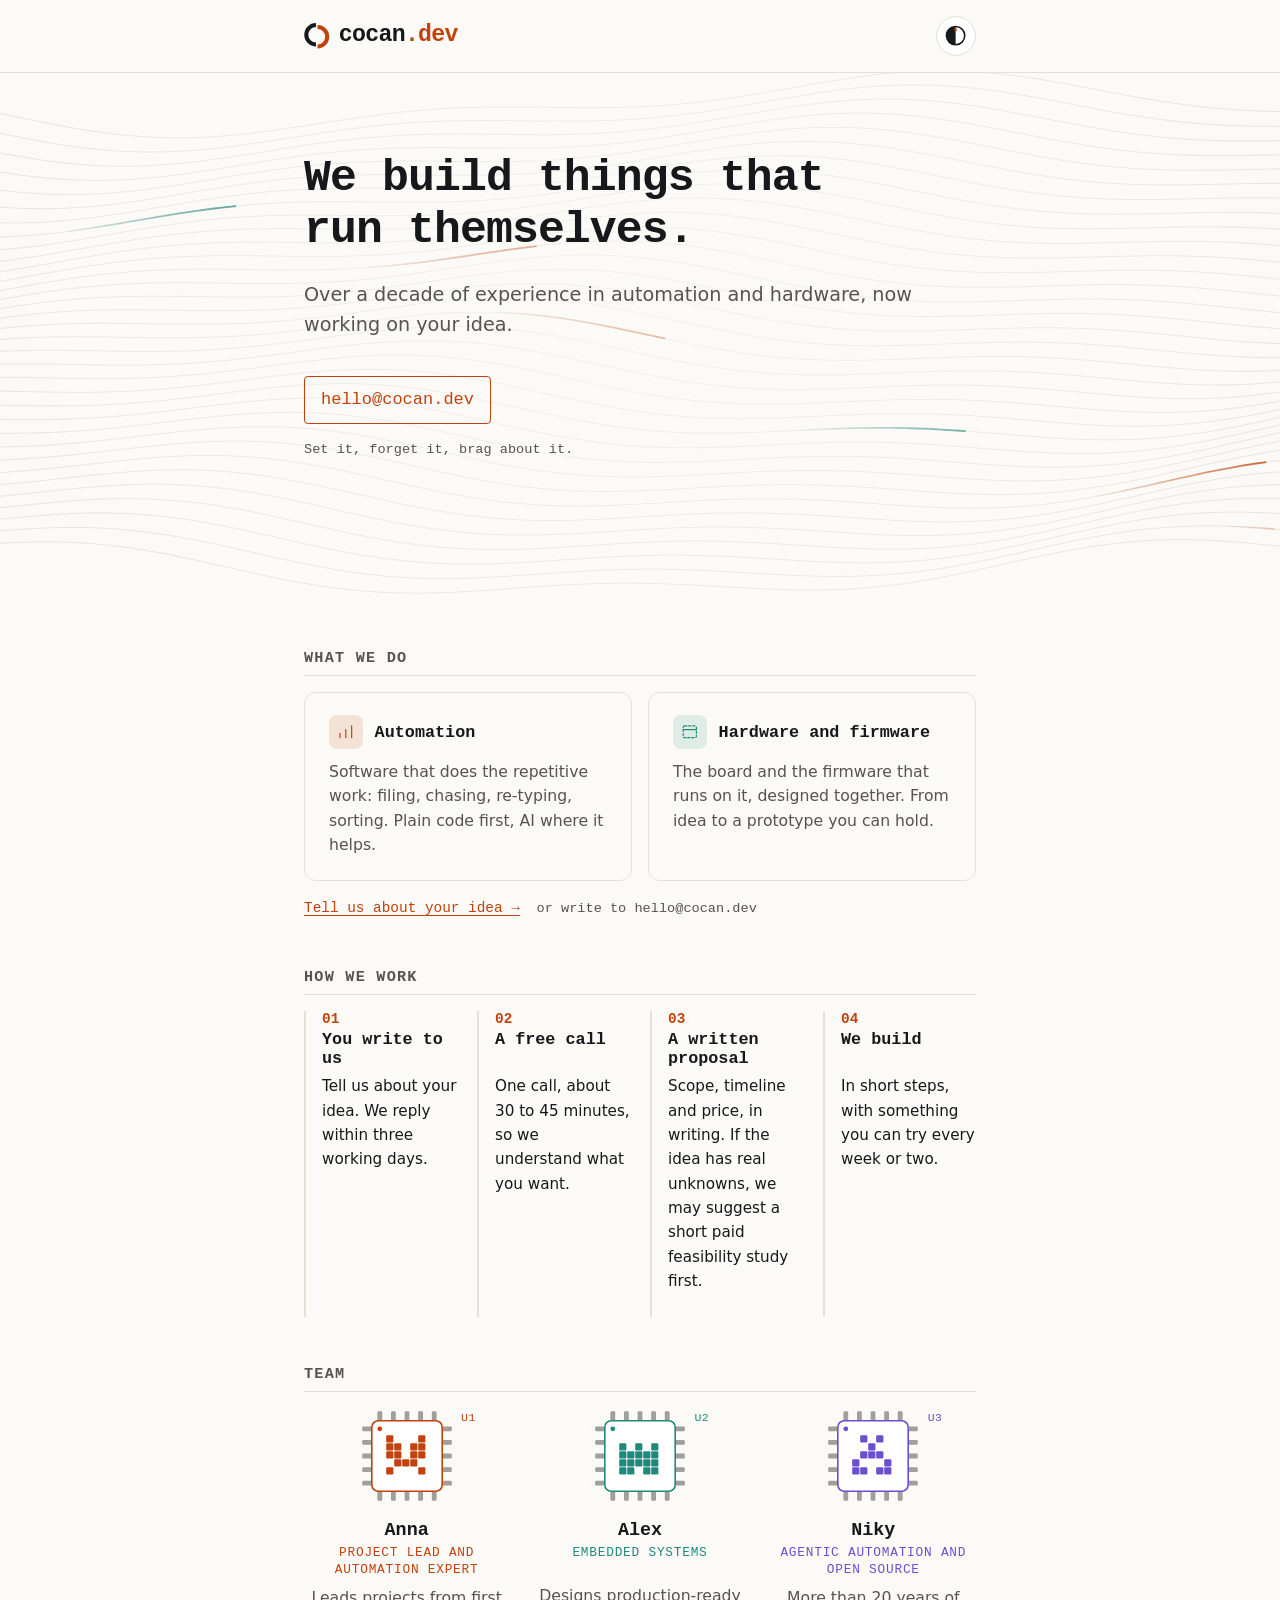
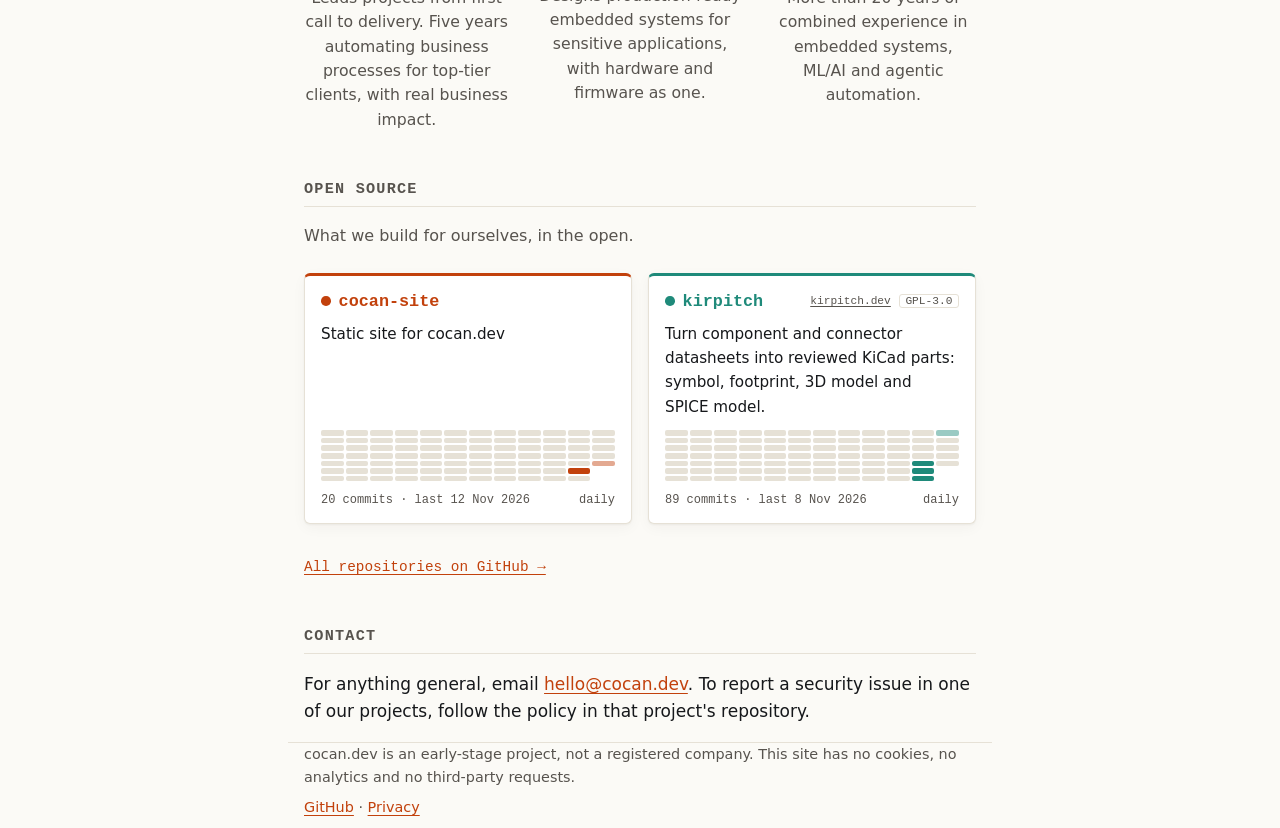
==== commit 7d4e2865: "Add social preview image and Open Graph tags" ====
--- a/index.html
+++ b/index.html
@@ -6,6 +6,15 @@
   <title>cocan.dev: we build things that run themselves</title>
   <meta name="description" content="A small team that automates the boring parts of your work, in software or in hardware.">
   <meta name="color-scheme" content="light dark">
+  <meta property="og:type" content="website">
+  <meta property="og:url" content="https://cocan.dev/">
+  <meta property="og:title" content="cocan.dev: we build things that run themselves">
+  <meta property="og:description" content="A small team that automates the boring parts of your work, in software or in hardware.">
+  <meta property="og:image" content="https://cocan.dev/social.png">
+  <meta property="og:image:width" content="1280">
+  <meta property="og:image:height" content="640">
+  <meta property="og:image:alt" content="The cocan.dev mark and the line: We build things that run themselves.">
+  <meta name="twitter:card" content="summary_large_image">
   <link rel="icon" href="favicon.svg" type="image/svg+xml">
   <link rel="stylesheet" href="style.css">
 </head>
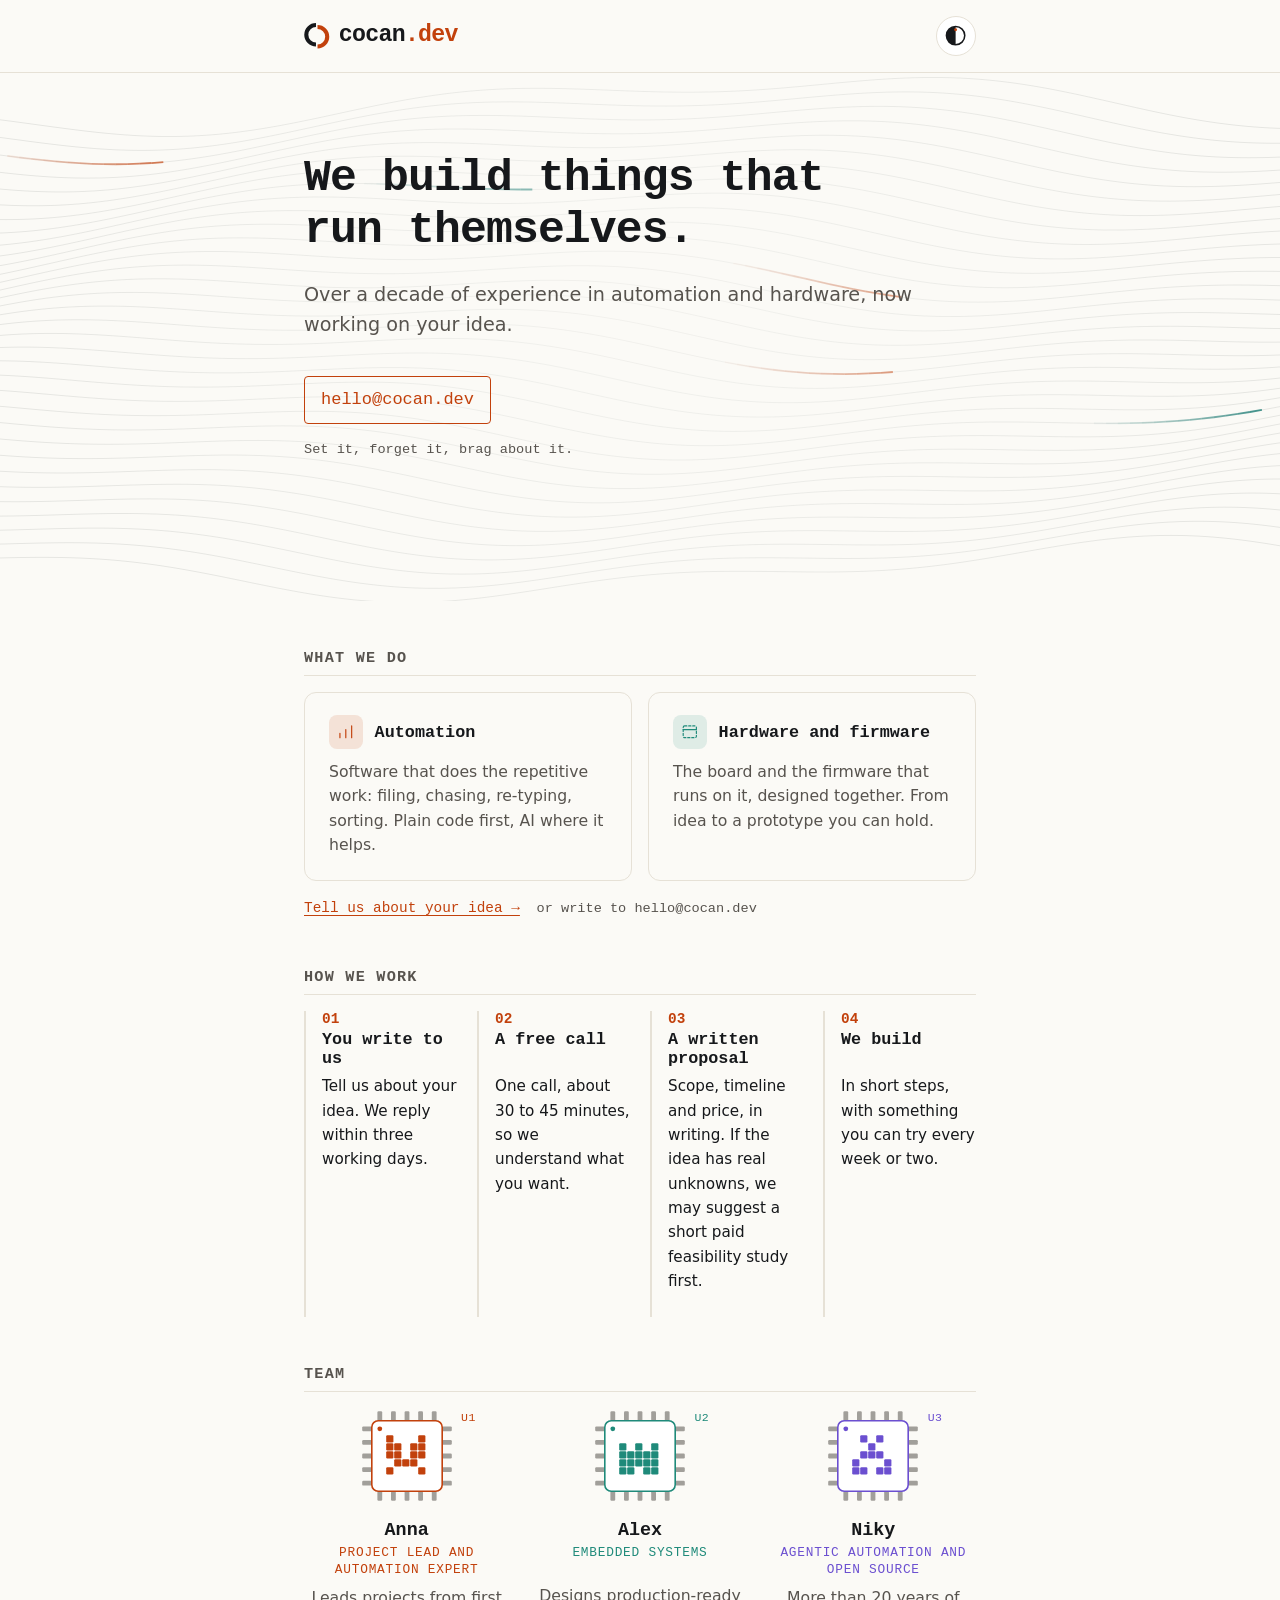
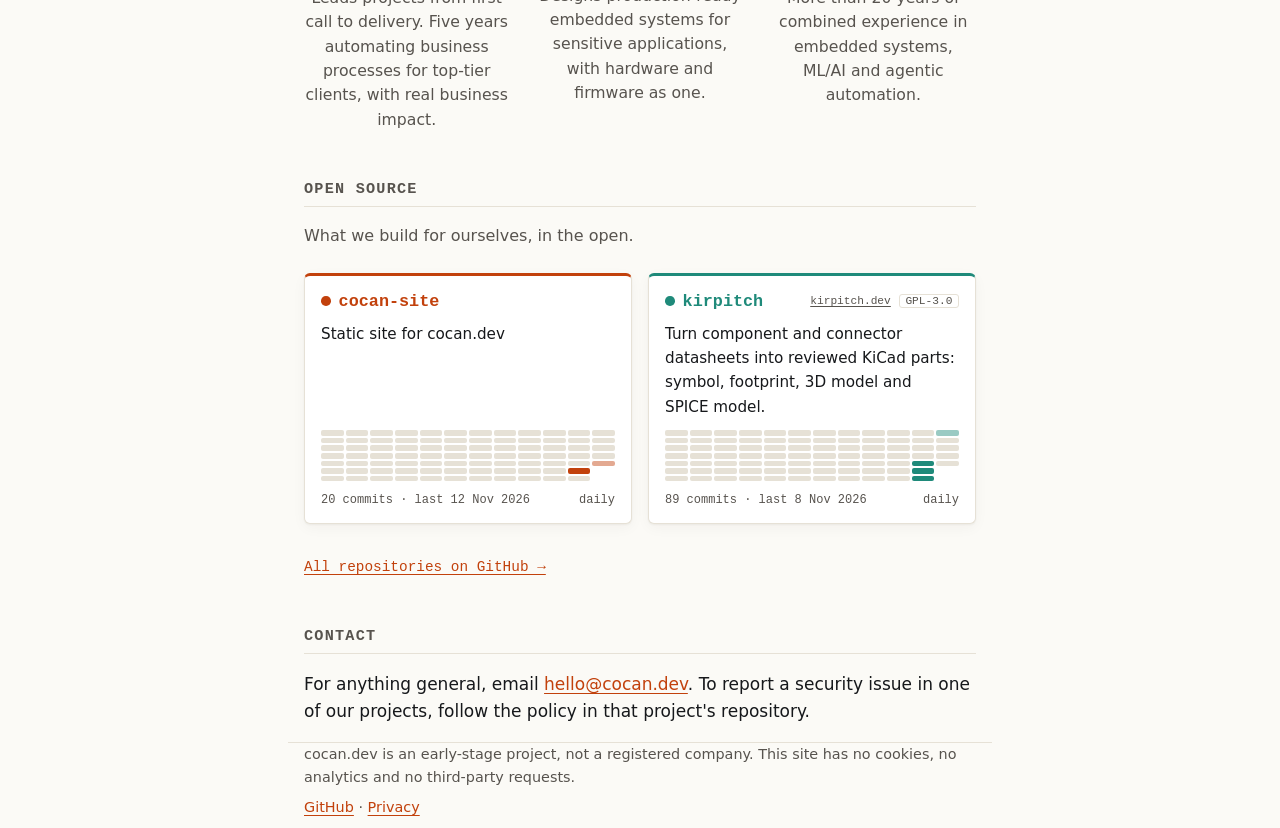
==== commit 0805e502: "Fix social preview: 1200x630 image, touch icon, og:site_name" ====
--- a/index.html
+++ b/index.html
@@ -7,15 +7,17 @@
   <meta name="description" content="A small team that automates the boring parts of your work, in software or in hardware.">
   <meta name="color-scheme" content="light dark">
   <meta property="og:type" content="website">
+  <meta property="og:site_name" content="cocan.dev">
   <meta property="og:url" content="https://cocan.dev/">
   <meta property="og:title" content="cocan.dev: we build things that run themselves">
   <meta property="og:description" content="A small team that automates the boring parts of your work, in software or in hardware.">
   <meta property="og:image" content="https://cocan.dev/social.png">
-  <meta property="og:image:width" content="1280">
-  <meta property="og:image:height" content="640">
+  <meta property="og:image:width" content="1200">
+  <meta property="og:image:height" content="630">
   <meta property="og:image:alt" content="The cocan.dev mark and the line: We build things that run themselves.">
   <meta name="twitter:card" content="summary_large_image">
   <link rel="icon" href="favicon.svg" type="image/svg+xml">
+  <link rel="apple-touch-icon" href="apple-touch-icon.png">
   <link rel="stylesheet" href="style.css">
 </head>
 <body>
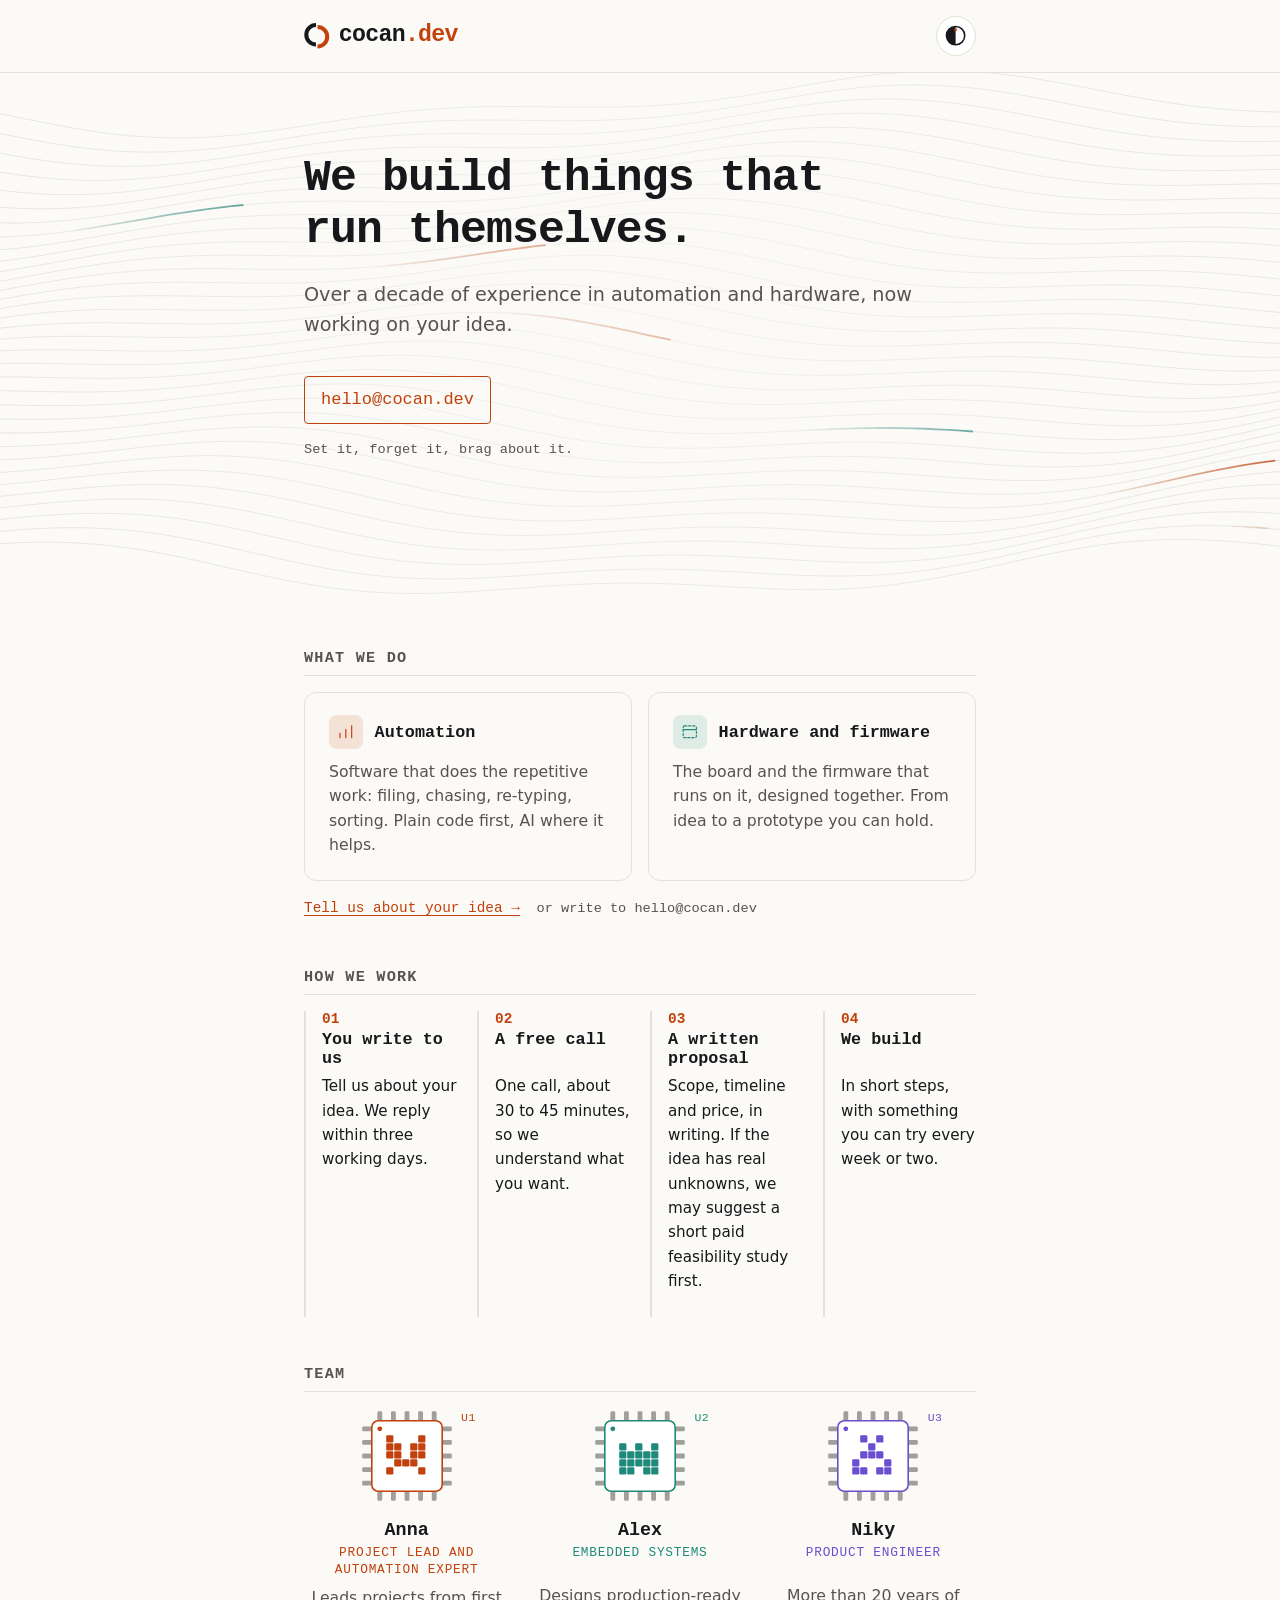
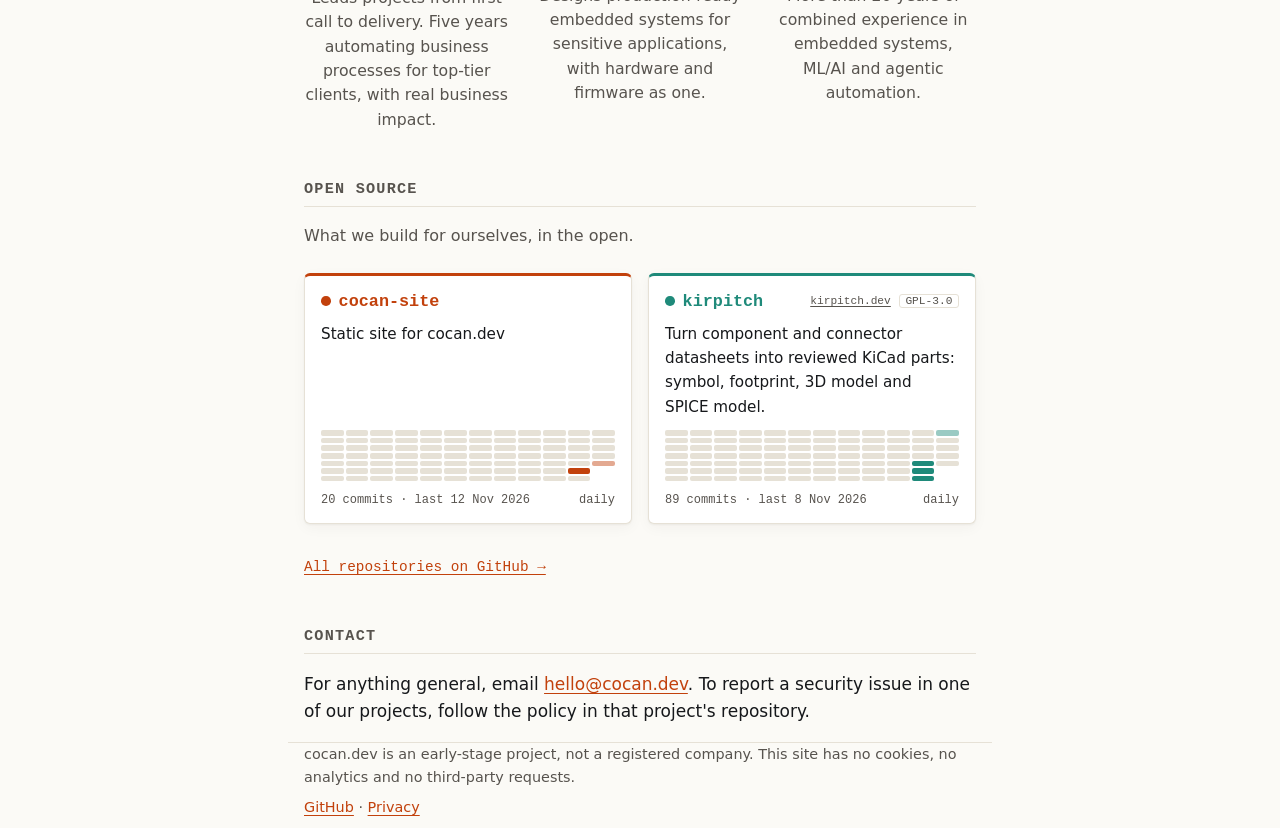
==== commit bfc99223: "Change Niky's role to Product engineer" ====
--- a/index.html
+++ b/index.html
@@ -125,7 +125,7 @@
             <circle class="pin1" cx="26" cy="26" r="3"/>
             <g class="die"><rect x="44" y="34" width="9" height="9" rx="1.5"/><rect x="64" y="34" width="9" height="9" rx="1.5"/><rect x="54" y="44" width="9" height="9" rx="1.5"/><rect x="44" y="54" width="9" height="9" rx="1.5"/><rect x="54" y="54" width="9" height="9" rx="1.5"/><rect x="64" y="54" width="9" height="9" rx="1.5"/><rect x="34" y="64" width="9" height="9" rx="1.5"/><rect x="74" y="64" width="9" height="9" rx="1.5"/><rect x="34" y="74" width="9" height="9" rx="1.5"/><rect x="44" y="74" width="9" height="9" rx="1.5"/><rect x="64" y="74" width="9" height="9" rx="1.5"/><rect x="74" y="74" width="9" height="9" rx="1.5"/></g></svg>
           <h3>Niky</h3>
-          <p class="role">Agentic automation and open source</p>
+          <p class="role">Product engineer</p>
           <p class="bio">More than 20 years of combined experience in embedded systems, ML/AI and agentic automation.</p>
         </li>
       </ul>
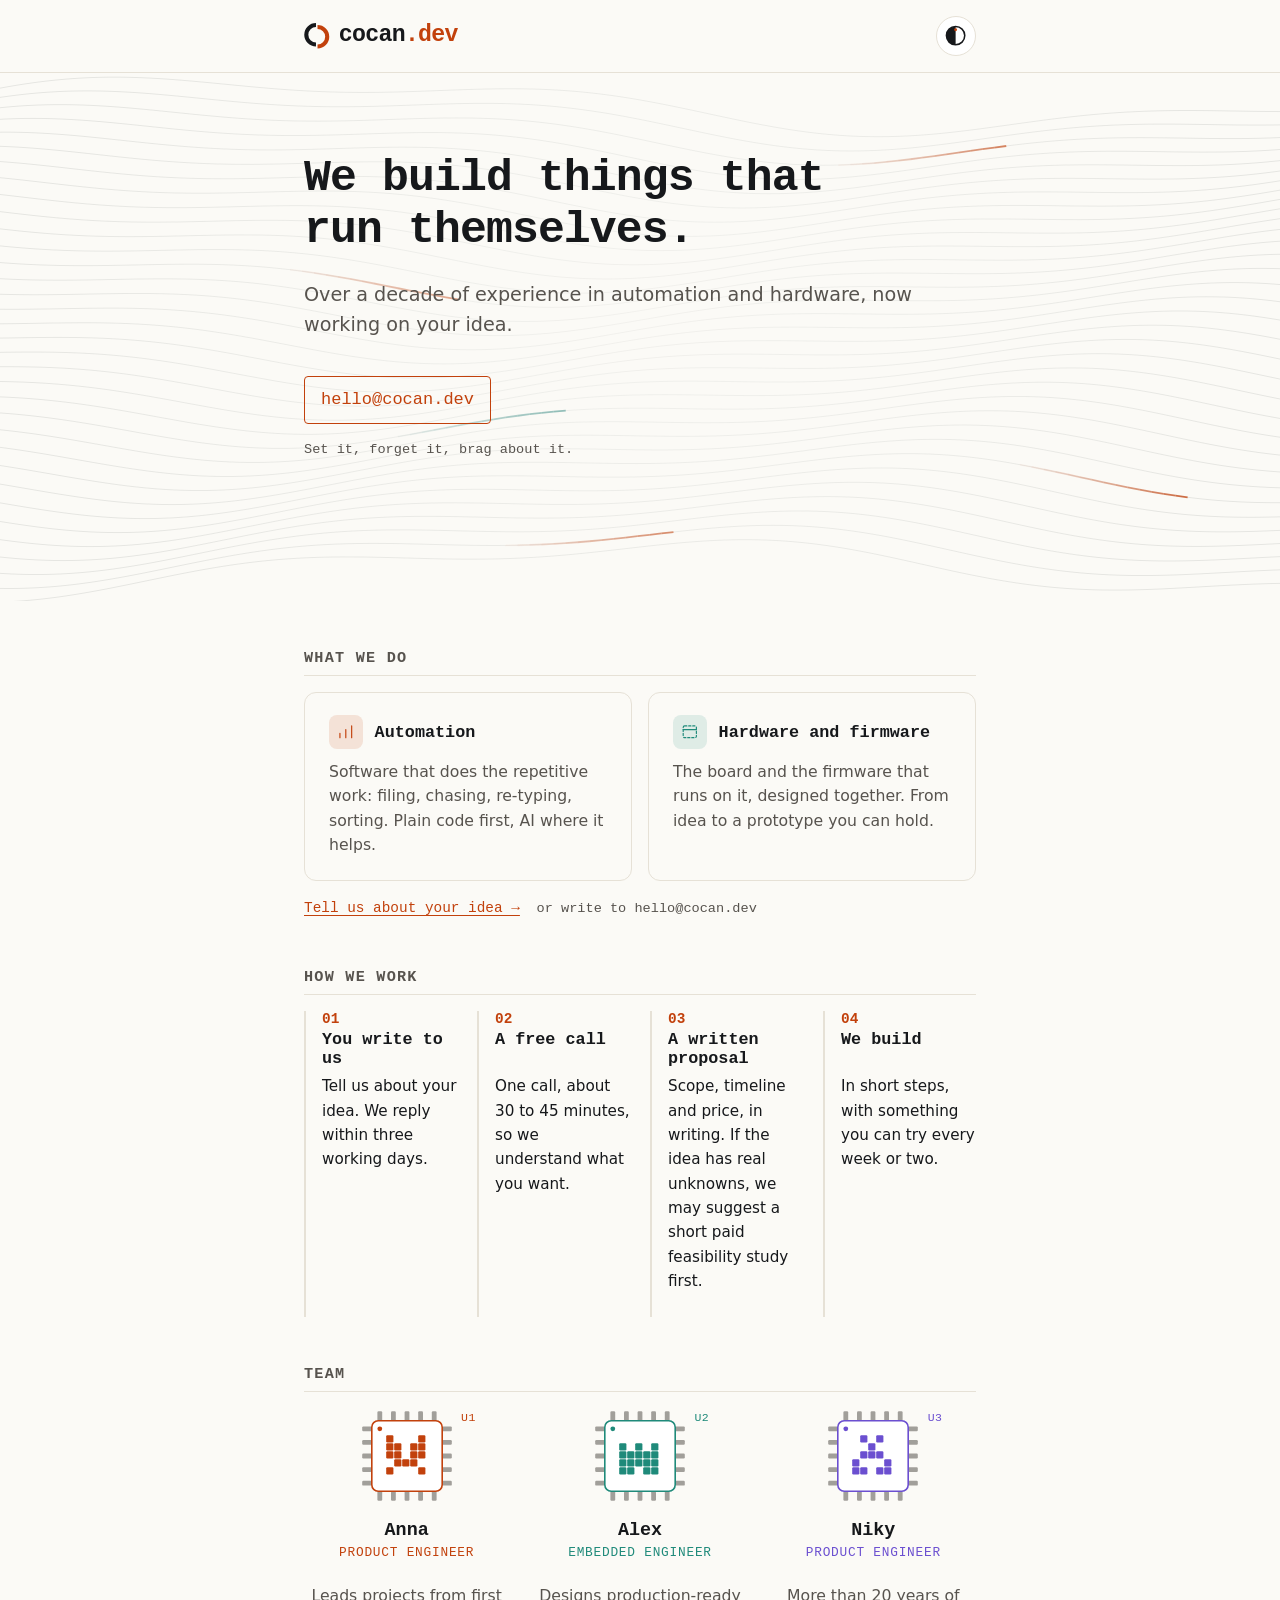
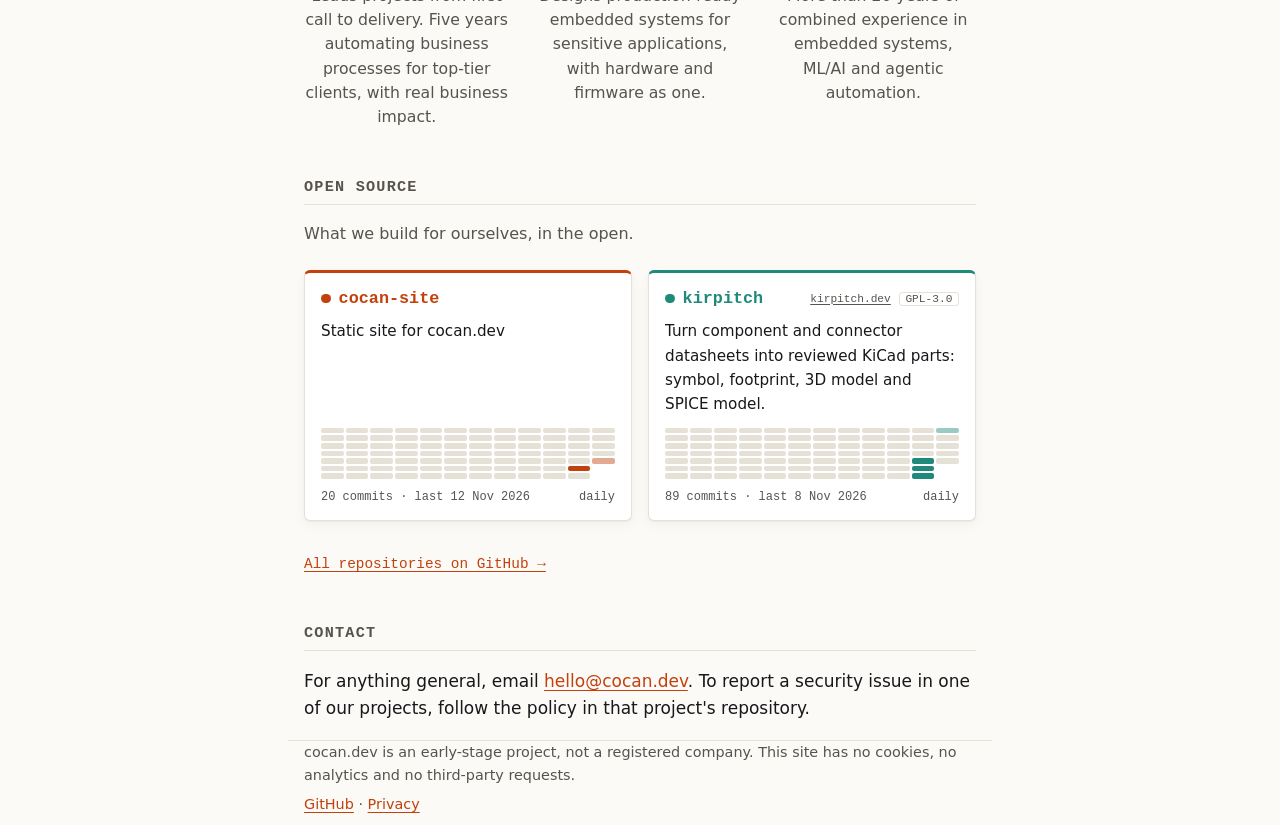
==== commit 15e2e8d6: "Change team titles: Anna Product engineer, Alex Embedded engineer" ====
--- a/index.html
+++ b/index.html
@@ -105,7 +105,7 @@
             <circle class="pin1" cx="26" cy="26" r="3"/>
             <g class="die"><rect x="34" y="34" width="9" height="9" rx="1.5"/><rect x="74" y="34" width="9" height="9" rx="1.5"/><rect x="34" y="44" width="9" height="9" rx="1.5"/><rect x="44" y="44" width="9" height="9" rx="1.5"/><rect x="64" y="44" width="9" height="9" rx="1.5"/><rect x="74" y="44" width="9" height="9" rx="1.5"/><rect x="34" y="54" width="9" height="9" rx="1.5"/><rect x="44" y="54" width="9" height="9" rx="1.5"/><rect x="64" y="54" width="9" height="9" rx="1.5"/><rect x="74" y="54" width="9" height="9" rx="1.5"/><rect x="44" y="64" width="9" height="9" rx="1.5"/><rect x="54" y="64" width="9" height="9" rx="1.5"/><rect x="64" y="64" width="9" height="9" rx="1.5"/><rect x="34" y="74" width="9" height="9" rx="1.5"/><rect x="74" y="74" width="9" height="9" rx="1.5"/></g></svg>
           <h3>Anna</h3>
-          <p class="role">Project lead and automation expert</p>
+          <p class="role">Product engineer</p>
           <p class="bio">Leads projects from first call to delivery. Five years automating business processes for top-tier clients, with real business impact.</p>
         </li>
         <li class="chip c2">
@@ -115,7 +115,7 @@
             <circle class="pin1" cx="26" cy="26" r="3"/>
             <g class="die"><rect x="34" y="44" width="9" height="9" rx="1.5"/><rect x="54" y="44" width="9" height="9" rx="1.5"/><rect x="74" y="44" width="9" height="9" rx="1.5"/><rect x="34" y="54" width="9" height="9" rx="1.5"/><rect x="44" y="54" width="9" height="9" rx="1.5"/><rect x="54" y="54" width="9" height="9" rx="1.5"/><rect x="64" y="54" width="9" height="9" rx="1.5"/><rect x="74" y="54" width="9" height="9" rx="1.5"/><rect x="34" y="64" width="9" height="9" rx="1.5"/><rect x="44" y="64" width="9" height="9" rx="1.5"/><rect x="54" y="64" width="9" height="9" rx="1.5"/><rect x="64" y="64" width="9" height="9" rx="1.5"/><rect x="74" y="64" width="9" height="9" rx="1.5"/><rect x="34" y="74" width="9" height="9" rx="1.5"/><rect x="44" y="74" width="9" height="9" rx="1.5"/><rect x="64" y="74" width="9" height="9" rx="1.5"/><rect x="74" y="74" width="9" height="9" rx="1.5"/></g></svg>
           <h3>Alex</h3>
-          <p class="role">Embedded systems</p>
+          <p class="role">Embedded engineer</p>
           <p class="bio">Designs production-ready embedded systems for sensitive applications, with hardware and firmware as one.</p>
         </li>
         <li class="chip c3">
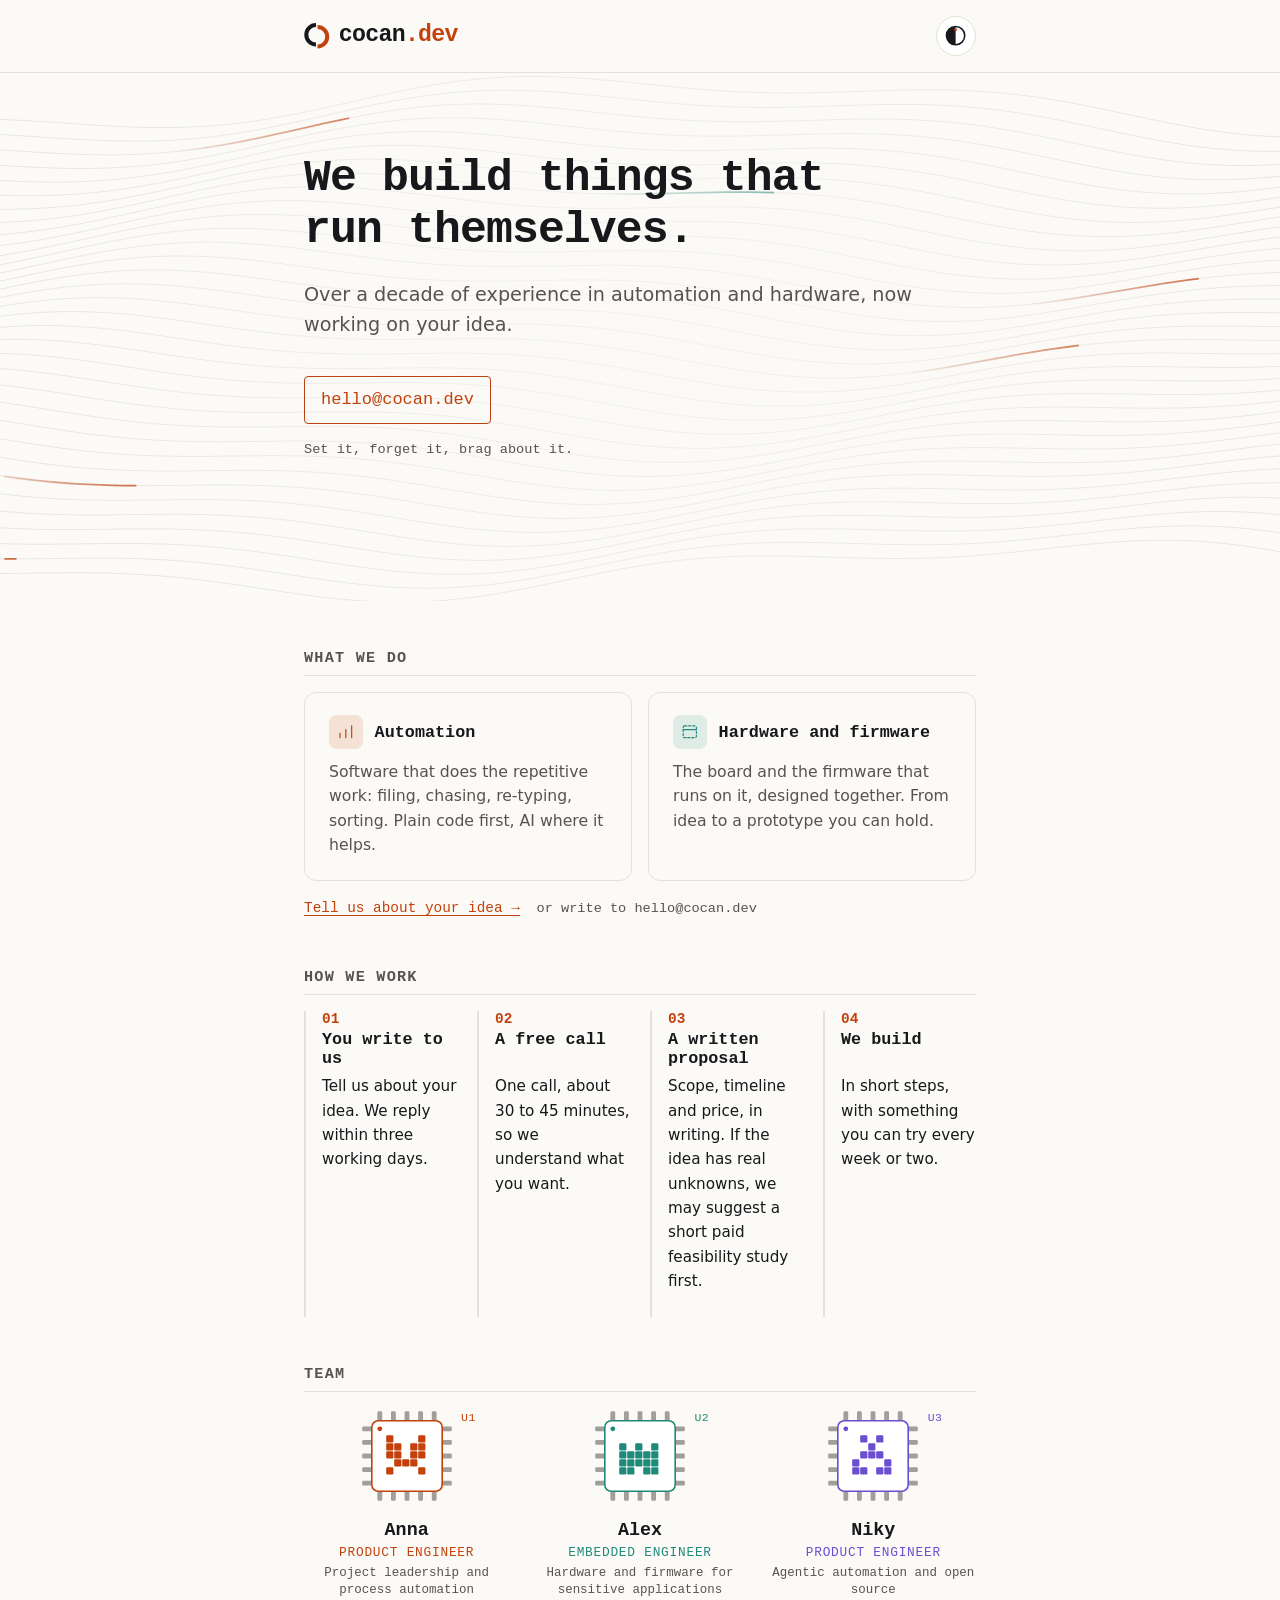
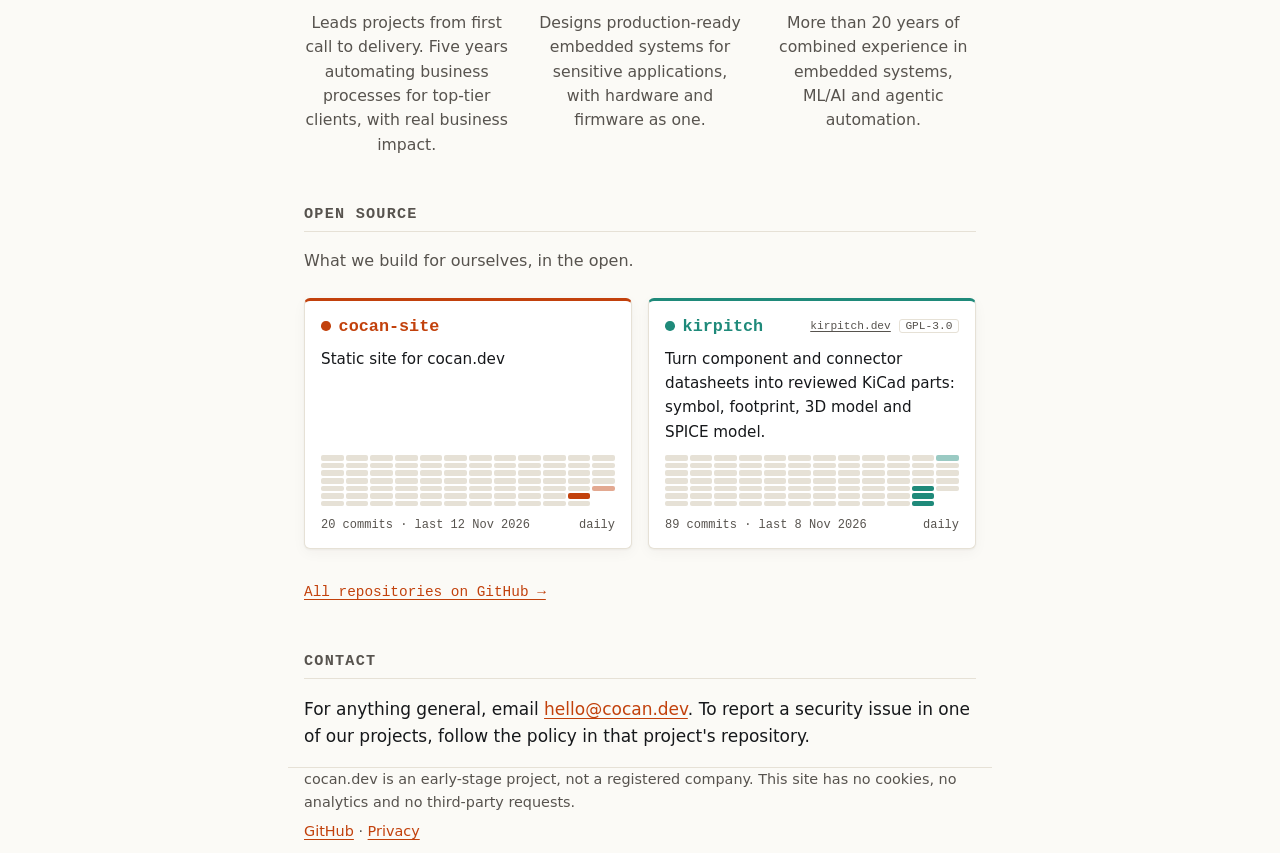
==== commit 2bee0b86: "Show a subtitle under each team title, as on the business card" ====
--- a/index.html
+++ b/index.html
@@ -106,6 +106,7 @@
             <g class="die"><rect x="34" y="34" width="9" height="9" rx="1.5"/><rect x="74" y="34" width="9" height="9" rx="1.5"/><rect x="34" y="44" width="9" height="9" rx="1.5"/><rect x="44" y="44" width="9" height="9" rx="1.5"/><rect x="64" y="44" width="9" height="9" rx="1.5"/><rect x="74" y="44" width="9" height="9" rx="1.5"/><rect x="34" y="54" width="9" height="9" rx="1.5"/><rect x="44" y="54" width="9" height="9" rx="1.5"/><rect x="64" y="54" width="9" height="9" rx="1.5"/><rect x="74" y="54" width="9" height="9" rx="1.5"/><rect x="44" y="64" width="9" height="9" rx="1.5"/><rect x="54" y="64" width="9" height="9" rx="1.5"/><rect x="64" y="64" width="9" height="9" rx="1.5"/><rect x="34" y="74" width="9" height="9" rx="1.5"/><rect x="74" y="74" width="9" height="9" rx="1.5"/></g></svg>
           <h3>Anna</h3>
           <p class="role">Product engineer</p>
+          <p class="sub">Project leadership and process automation</p>
           <p class="bio">Leads projects from first call to delivery. Five years automating business processes for top-tier clients, with real business impact.</p>
         </li>
         <li class="chip c2">
@@ -116,6 +117,7 @@
             <g class="die"><rect x="34" y="44" width="9" height="9" rx="1.5"/><rect x="54" y="44" width="9" height="9" rx="1.5"/><rect x="74" y="44" width="9" height="9" rx="1.5"/><rect x="34" y="54" width="9" height="9" rx="1.5"/><rect x="44" y="54" width="9" height="9" rx="1.5"/><rect x="54" y="54" width="9" height="9" rx="1.5"/><rect x="64" y="54" width="9" height="9" rx="1.5"/><rect x="74" y="54" width="9" height="9" rx="1.5"/><rect x="34" y="64" width="9" height="9" rx="1.5"/><rect x="44" y="64" width="9" height="9" rx="1.5"/><rect x="54" y="64" width="9" height="9" rx="1.5"/><rect x="64" y="64" width="9" height="9" rx="1.5"/><rect x="74" y="64" width="9" height="9" rx="1.5"/><rect x="34" y="74" width="9" height="9" rx="1.5"/><rect x="44" y="74" width="9" height="9" rx="1.5"/><rect x="64" y="74" width="9" height="9" rx="1.5"/><rect x="74" y="74" width="9" height="9" rx="1.5"/></g></svg>
           <h3>Alex</h3>
           <p class="role">Embedded engineer</p>
+          <p class="sub">Hardware and firmware for sensitive applications</p>
           <p class="bio">Designs production-ready embedded systems for sensitive applications, with hardware and firmware as one.</p>
         </li>
         <li class="chip c3">
@@ -126,6 +128,7 @@
             <g class="die"><rect x="44" y="34" width="9" height="9" rx="1.5"/><rect x="64" y="34" width="9" height="9" rx="1.5"/><rect x="54" y="44" width="9" height="9" rx="1.5"/><rect x="44" y="54" width="9" height="9" rx="1.5"/><rect x="54" y="54" width="9" height="9" rx="1.5"/><rect x="64" y="54" width="9" height="9" rx="1.5"/><rect x="34" y="64" width="9" height="9" rx="1.5"/><rect x="74" y="64" width="9" height="9" rx="1.5"/><rect x="34" y="74" width="9" height="9" rx="1.5"/><rect x="44" y="74" width="9" height="9" rx="1.5"/><rect x="64" y="74" width="9" height="9" rx="1.5"/><rect x="74" y="74" width="9" height="9" rx="1.5"/></g></svg>
           <h3>Niky</h3>
           <p class="role">Product engineer</p>
+          <p class="sub">Agentic automation and open source</p>
           <p class="bio">More than 20 years of combined experience in embedded systems, ML/AI and agentic automation.</p>
         </li>
       </ul>
--- a/style.css
+++ b/style.css
@@ -208,3 +208,6 @@
 .chip .role { min-height: 2.5em; display: flex; align-items: flex-start; justify-content: center; text-align: center; white-space: normal; max-width: 15rem; line-height: 1.35; margin-bottom: 0.5rem; }
 .chip .bio { width: 100%; max-width: 17rem; }
 .chip .bio { min-height: calc(5 * 1.55em); }
+/* team: title plus subtitle, as on the business card (15 Nov 2026) */
+.chip .role { min-height: 0; margin-bottom: 0.25rem; }
+.chip .sub { margin: 0 0 0.7rem; max-width: 15rem; min-height: 2.8em; font: 0.78rem/1.4 var(--mono); color: var(--muted); }
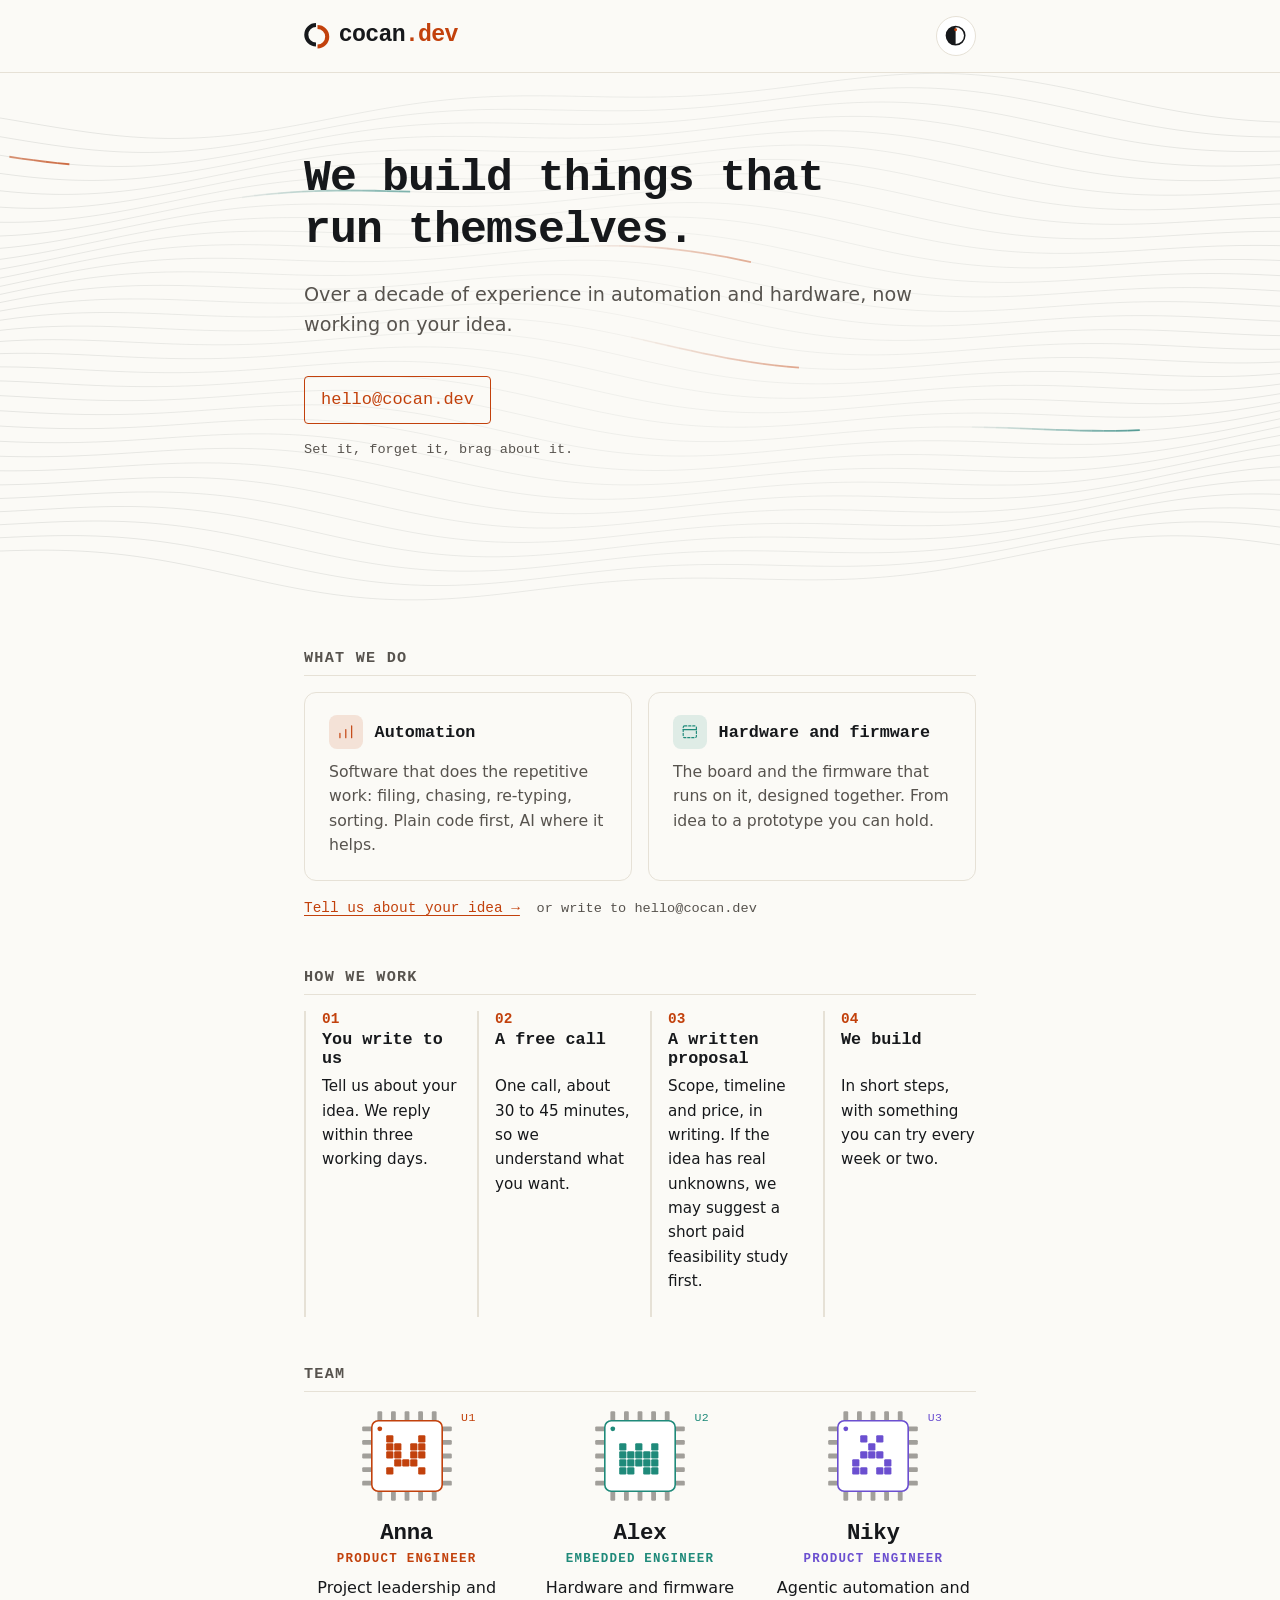
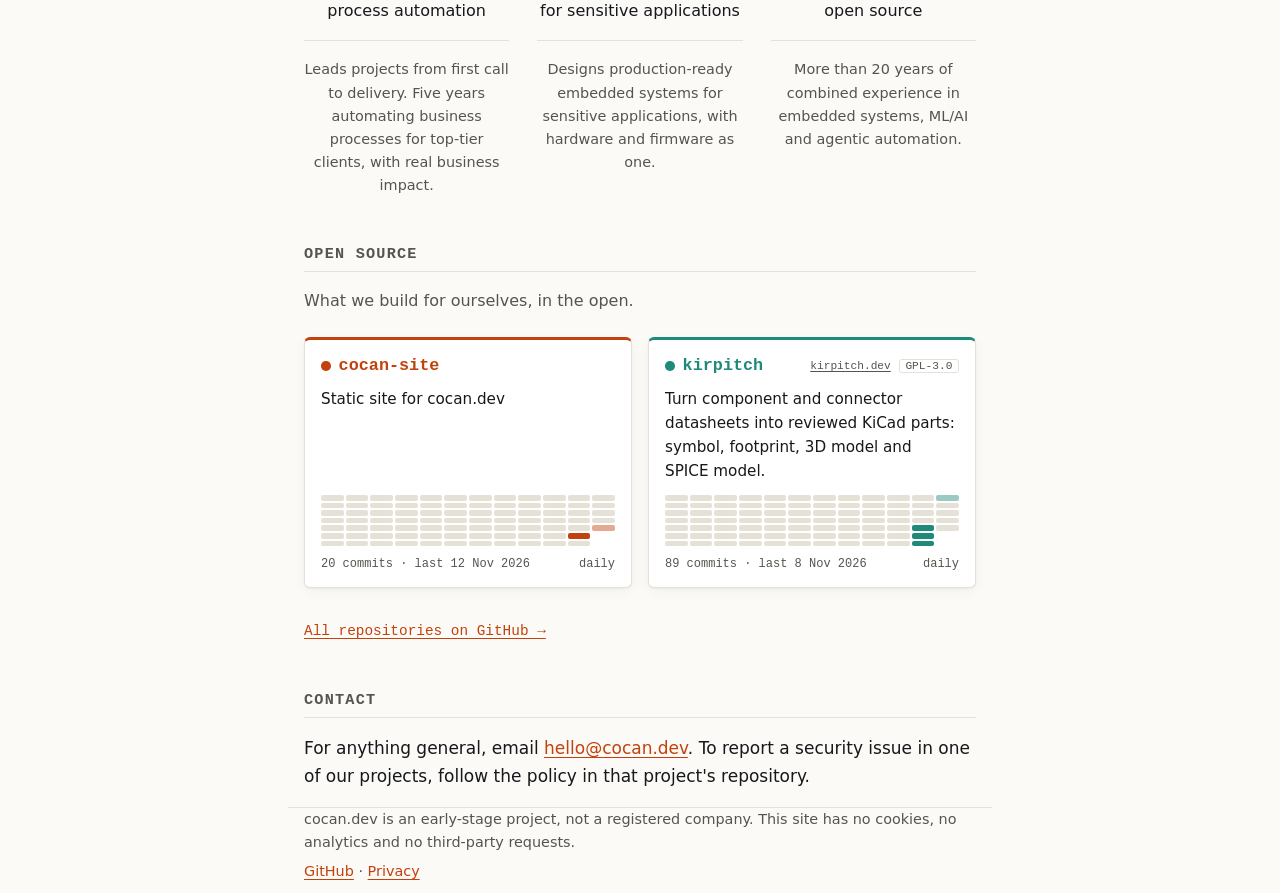
==== commit 7b40f0c6: "Social preview v2: tagline on one line, new file name to refresh caches" ====
--- a/index.html
+++ b/index.html
@@ -11,7 +11,7 @@
   <meta property="og:url" content="https://cocan.dev/">
   <meta property="og:title" content="cocan.dev: we build things that run themselves">
   <meta property="og:description" content="A small team that automates the boring parts of your work, in software or in hardware.">
-  <meta property="og:image" content="https://cocan.dev/social.png">
+  <meta property="og:image" content="https://cocan.dev/social-v2.png">
   <meta property="og:image:width" content="1200">
   <meta property="og:image:height" content="630">
   <meta property="og:image:alt" content="The cocan.dev mark and the line: We build things that run themselves.">
--- a/style.css
+++ b/style.css
@@ -208,6 +208,8 @@
 .chip .role { min-height: 2.5em; display: flex; align-items: flex-start; justify-content: center; text-align: center; white-space: normal; max-width: 15rem; line-height: 1.35; margin-bottom: 0.5rem; }
 .chip .bio { width: 100%; max-width: 17rem; }
 .chip .bio { min-height: calc(5 * 1.55em); }
-/* team: title plus subtitle, as on the business card (15 Nov 2026) */
-.chip .role { min-height: 0; margin-bottom: 0.25rem; }
-.chip .sub { margin: 0 0 0.7rem; max-width: 15rem; min-height: 2.8em; font: 0.78rem/1.4 var(--mono); color: var(--muted); }
+/* team: clear hierarchy, name > title > subtitle > description (15 Nov 2026) */
+.chip h3 { margin: 0 0 0.3rem; font-size: 1.4rem; letter-spacing: -0.01em; }
+.chip .role { min-height: 0; margin: 0 0 0.6rem; font-size: 0.78rem; font-weight: 700; letter-spacing: 0.1em; }
+.chip .sub { margin: 0 auto; max-width: 15rem; min-height: 2.8em; font: 1rem/1.4 var(--sans); color: var(--fg); }
+.chip .bio { margin-top: 1.1rem; padding-top: 1.1rem; border-top: 1px solid var(--line); font-size: 0.9rem; line-height: 1.6; min-height: calc(5 * 1.6em + 1.1rem); }
